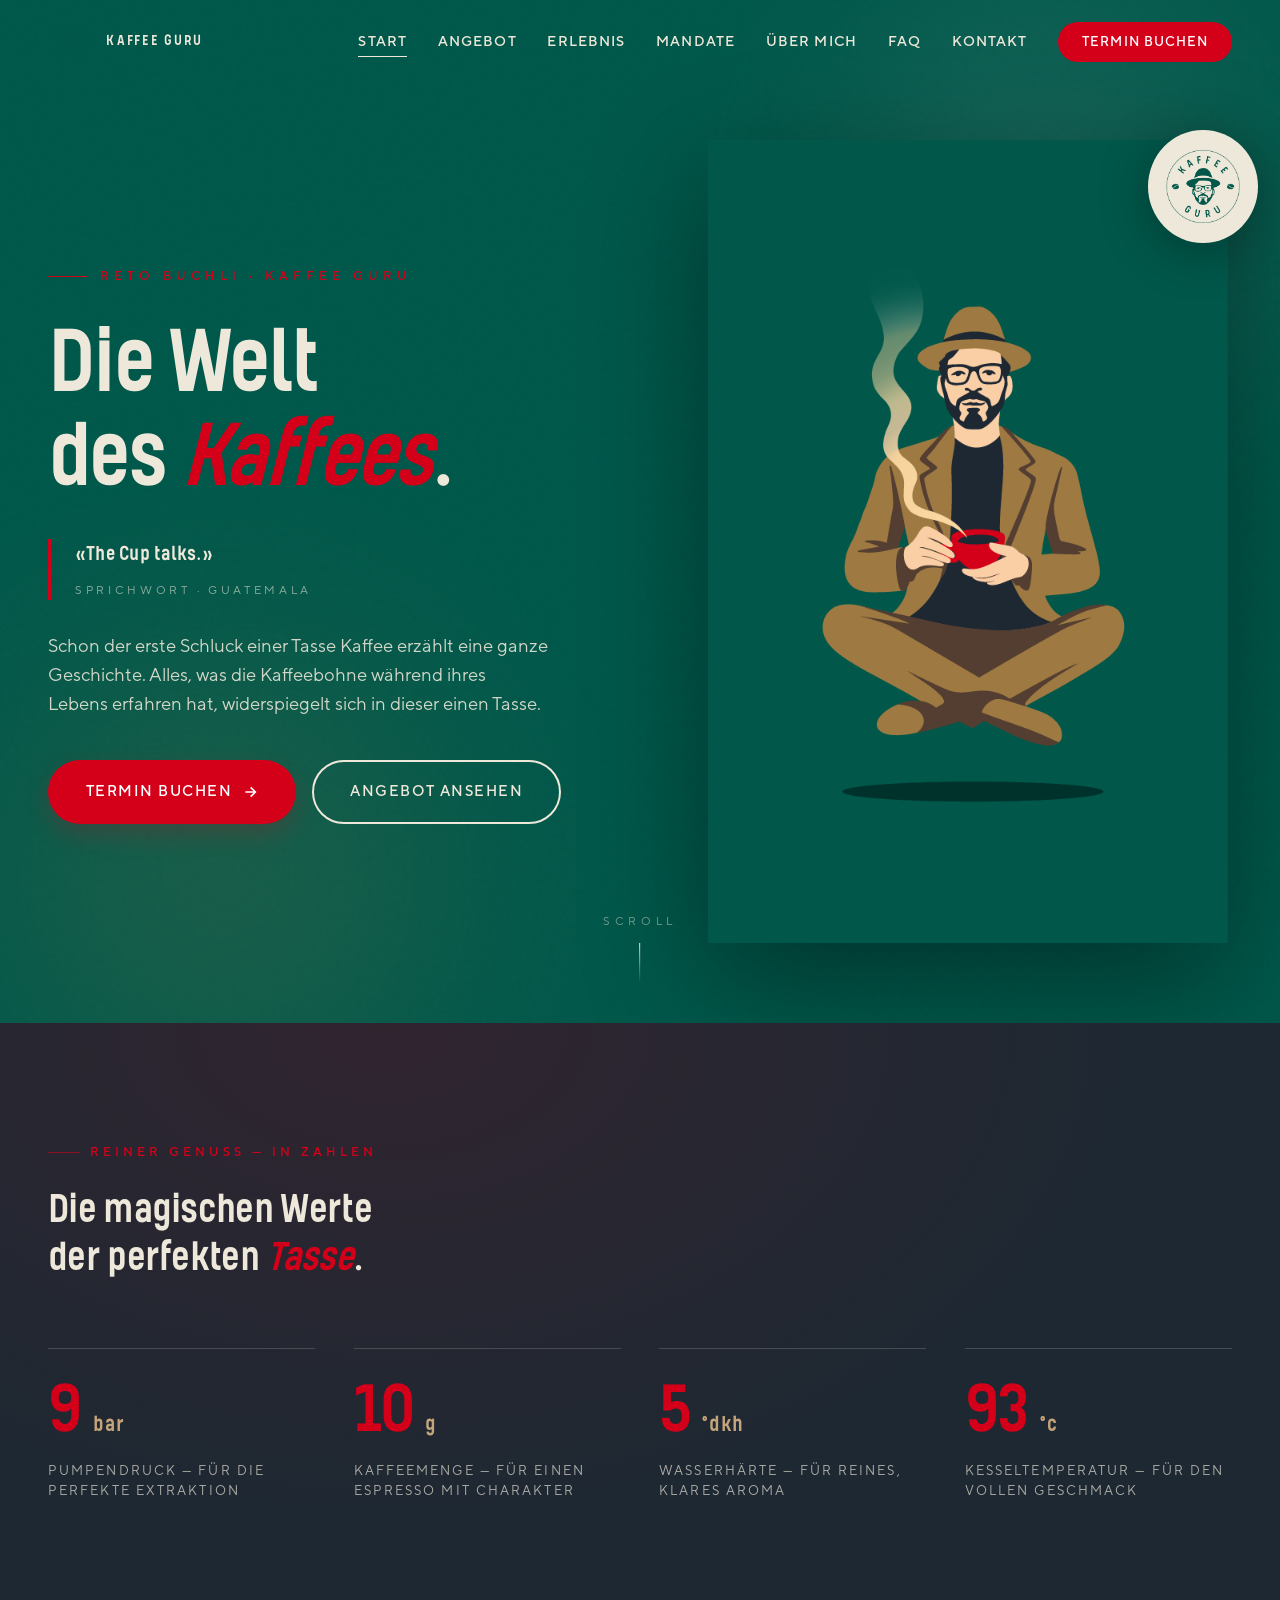
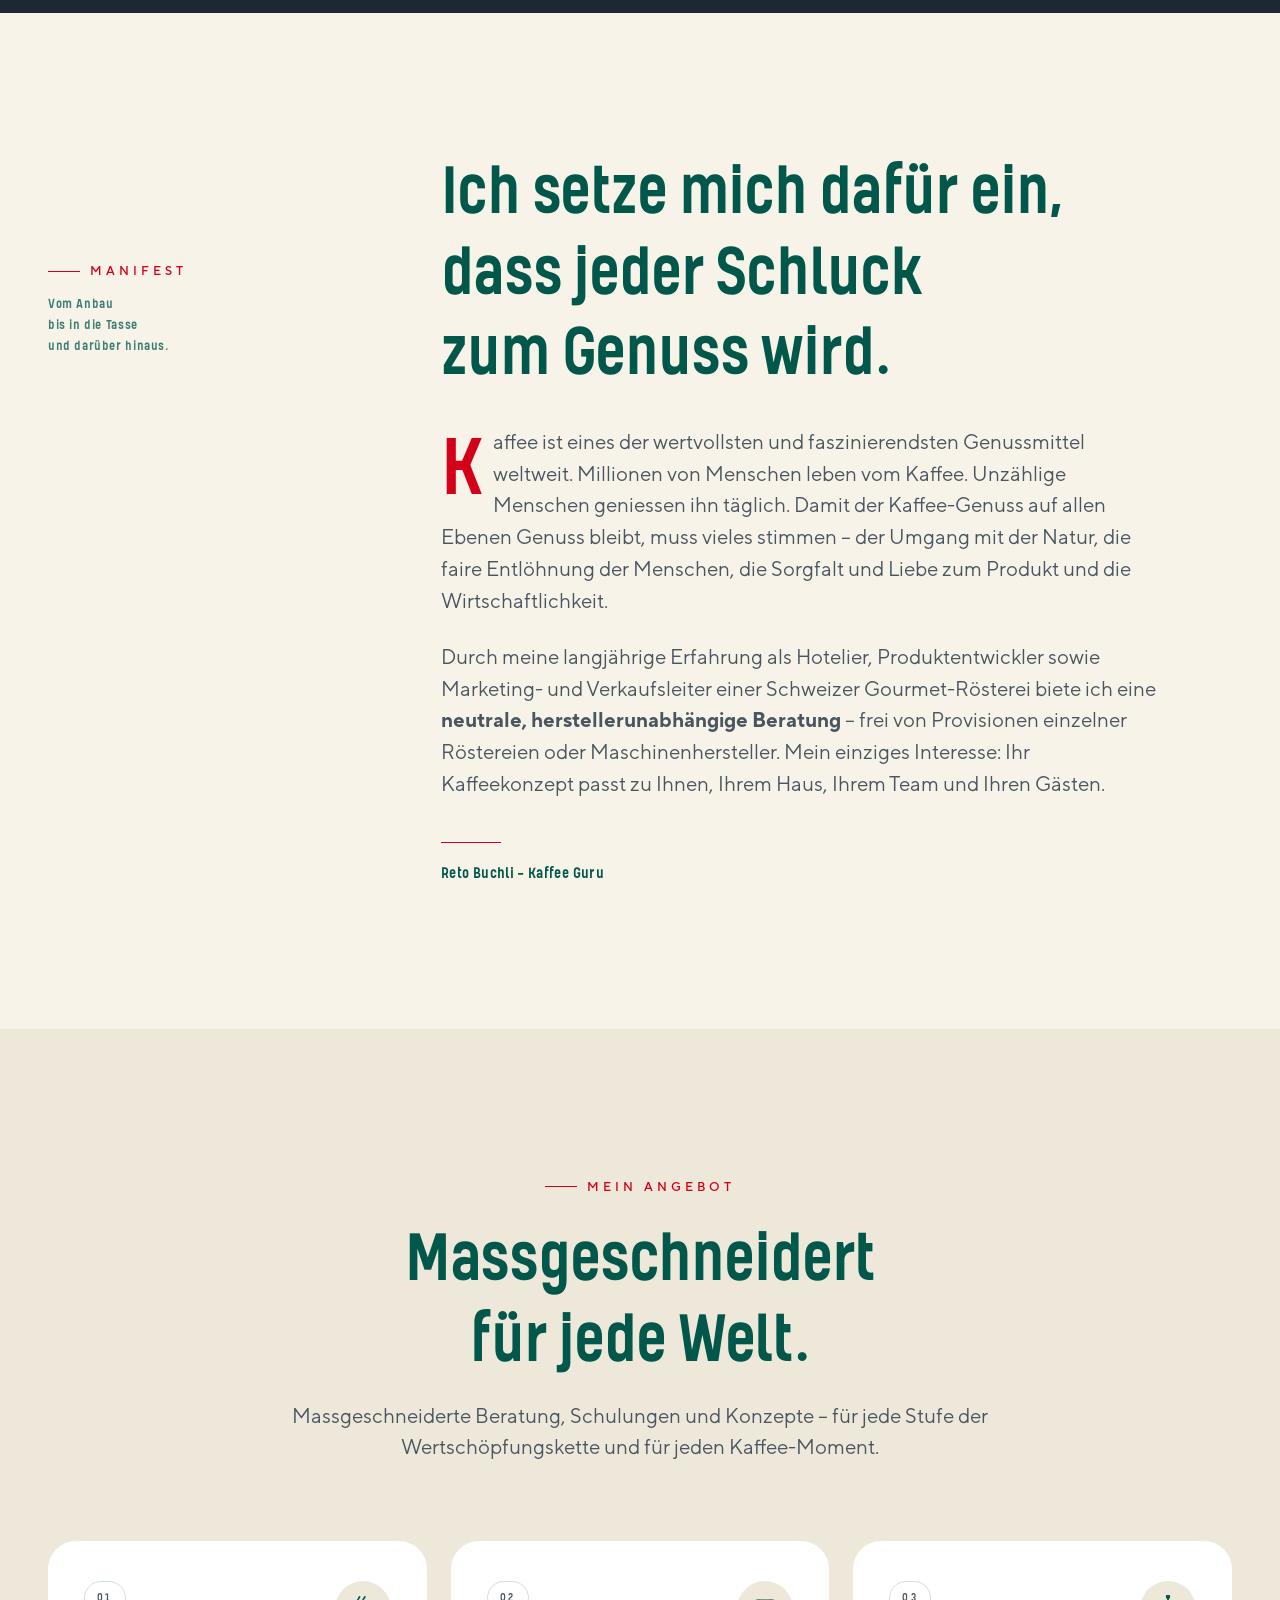
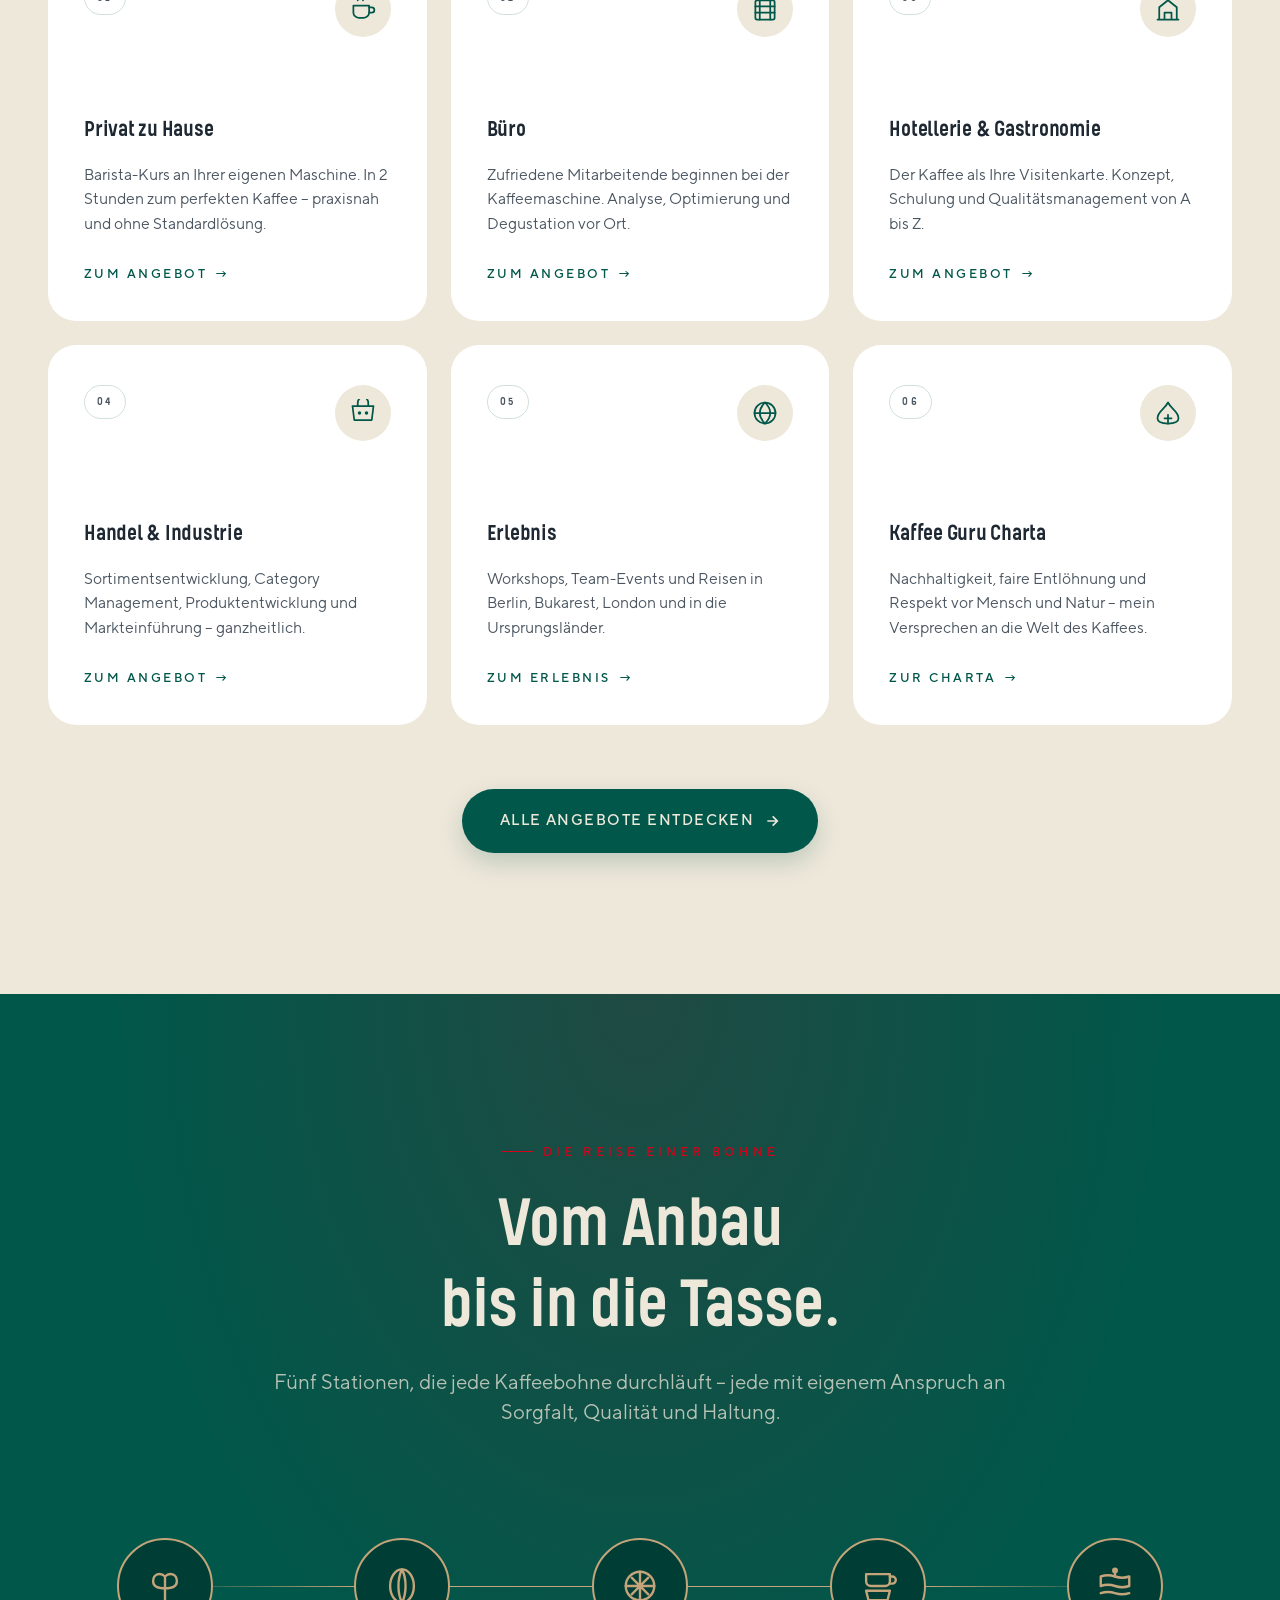
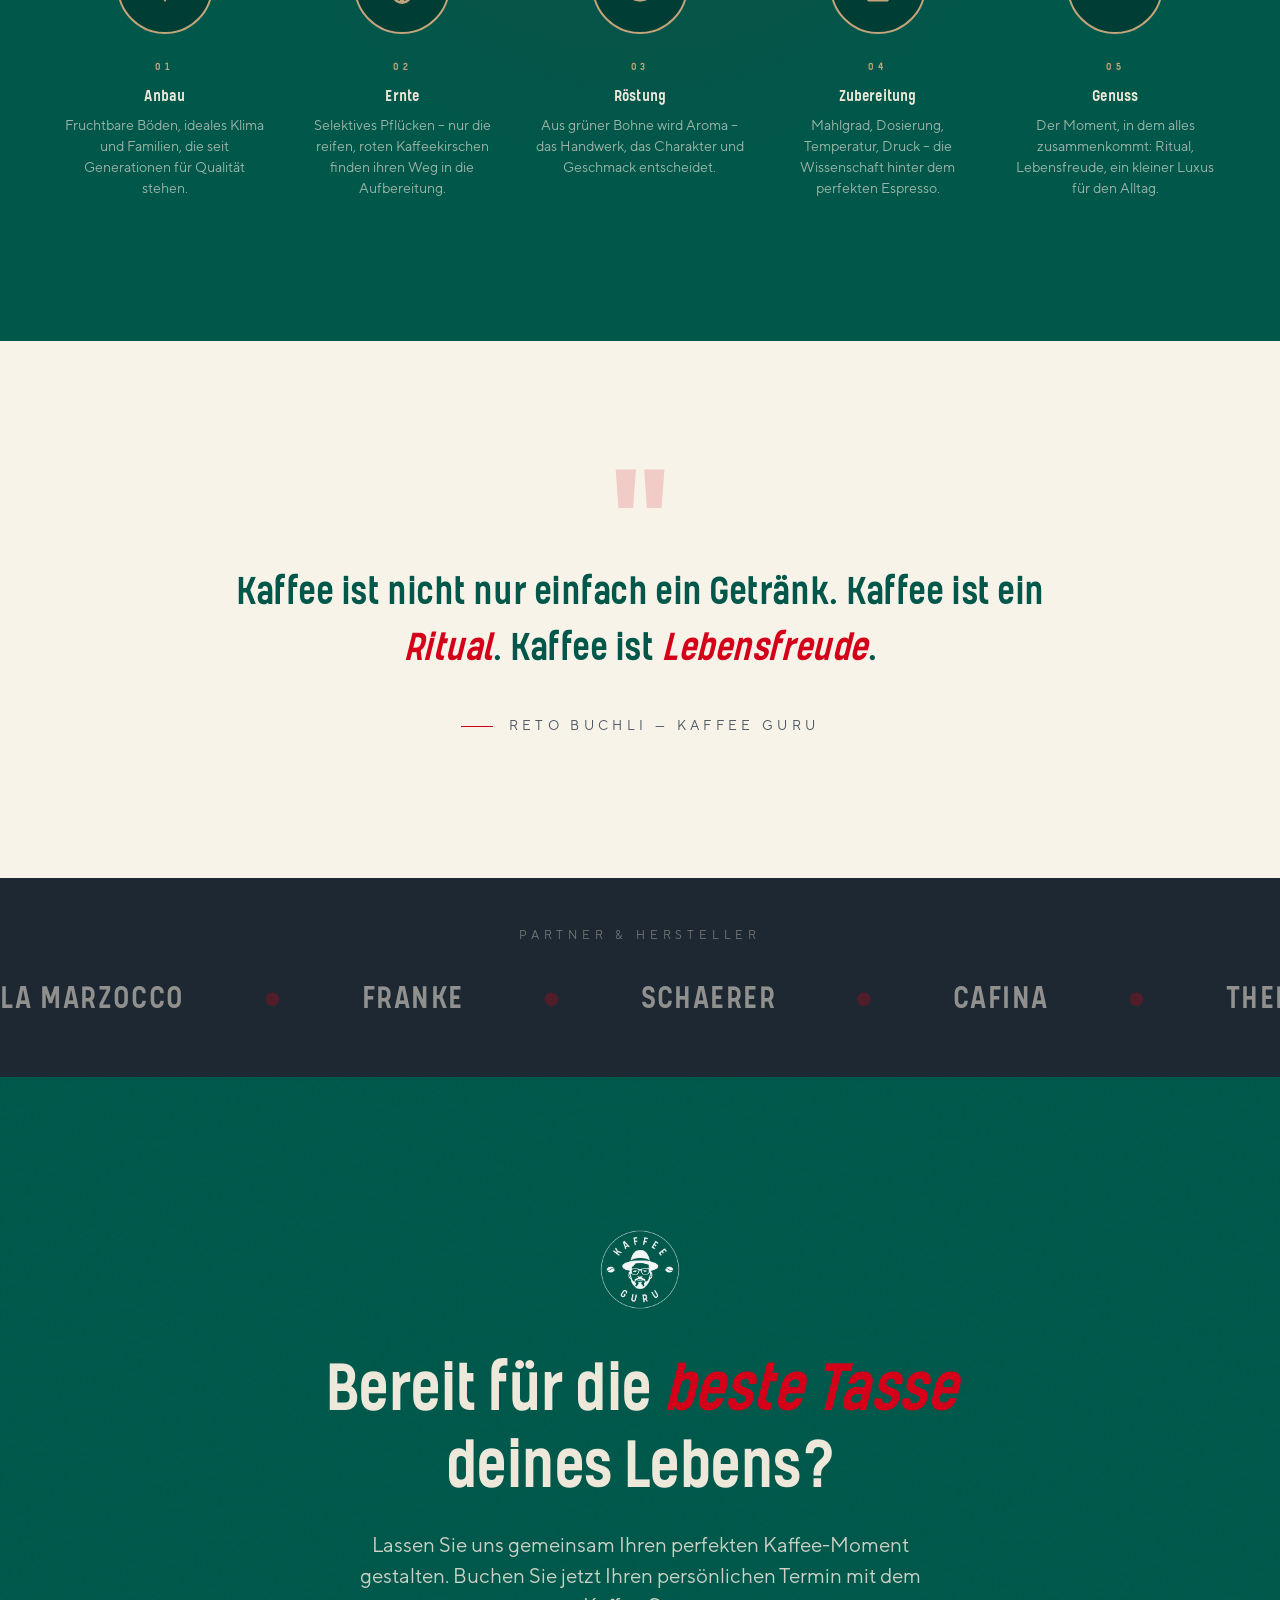
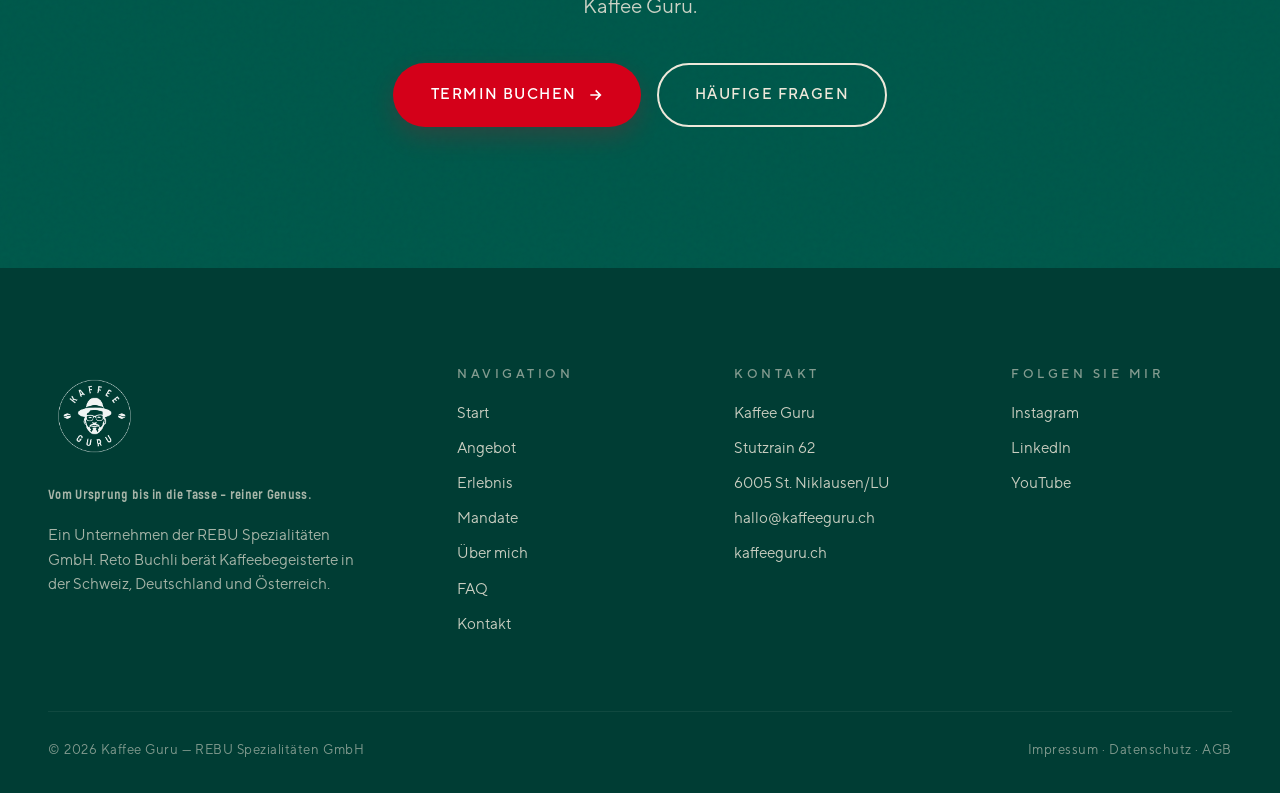
==== index.html @ b1303349 "Initial commit: Kaffee Guru Website (Editorial Premium Design)" ====
<!DOCTYPE html>
<html lang="de">
<head>
  <meta charset="UTF-8" />
  <meta name="viewport" content="width=device-width, initial-scale=1.0" />
  <title>Kaffee Guru — Die Welt des Kaffees | Reto Buchli</title>
  <meta name="description" content="Reto Buchli, der Kaffee Guru. Neutrale, herstellerunabhängige Kaffeeberatung für Privat, Büro, Hotellerie, Gastronomie, Röstereien und Industrie." />
  <link rel="icon" href="assets/images/logo.png" type="image/png" />
  <link rel="stylesheet" href="css/styles.css?v=7" />
</head>
<body>

  <header class="site-header is-light">
    <nav class="nav">
      <a class="nav__brand" href="index.html">
        <img src="assets/images/logo.png" alt="Kaffee Guru" />
        <span>Kaffee Guru</span>
      </a>
      <button class="nav-toggle" aria-label="Menü öffnen">
        <span></span><span></span><span></span>
      </button>
      <ul class="nav__menu">
        <li><a href="index.html" class="active">Start</a></li>
        <li><a href="angebot.html">Angebot</a></li>
        <li><a href="erlebnis.html">Erlebnis</a></li>
        <li><a href="mandate.html">Mandate</a></li>
        <li><a href="ueber-mich.html">Über mich</a></li>
        <li><a href="faq.html">FAQ</a></li>
        <li><a href="kontakt.html">Kontakt</a></li>
        <li><a href="buchung.html" class="nav__cta">Termin buchen</a></li>
      </ul>
    </nav>
  </header>

  <main>

    <!-- ============= CINEMATIC HERO ============= -->
    <section class="hero">
      <div class="hero__bg">
        <div class="hero__bg-circle hero__bg-circle--1"></div>
        <div class="hero__bg-circle hero__bg-circle--2"></div>
      </div>
      <div class="hero__grain"></div>

      <div class="hero__inner">
        <div class="hero__content reveal">
          <div class="hero__eyebrow">Reto Buchli · Kaffee Guru</div>
          <h1 class="hero__title">Die Welt<br>des <em>Kaffees</em>.</h1>
          <blockquote class="hero__quote">
            «The Cup talks.»
            <span class="hero__quote-source">Sprichwort · Guatemala</span>
          </blockquote>
          <p class="hero__lead">
            Schon der erste Schluck einer Tasse Kaffee erzählt eine ganze Geschichte. Alles, was die Kaffeebohne während ihres Lebens erfahren hat, widerspiegelt sich in dieser einen Tasse.
          </p>
          <div class="hero__ctas">
            <a href="buchung.html" class="btn btn--primary">Termin buchen
              <svg viewBox="0 0 24 24" fill="none" stroke="currentColor" stroke-width="2.5"><path d="M5 12h14M13 5l7 7-7 7"/></svg>
            </a>
            <a href="angebot.html" class="btn btn--outline-light">Angebot ansehen</a>
          </div>
        </div>

        <div class="hero__visual reveal" style="--reveal-delay: 0.2s;">
          <div class="hero__visual-frame">
            <svg class="hero__steam" viewBox="0 0 80 120">
              <path d="M20 100 C 10 80, 30 60, 20 40 C 10 20, 30 10, 20 0" />
              <path d="M40 100 C 30 80, 50 60, 40 40 C 30 20, 50 10, 40 0" />
              <path d="M60 100 C 50 80, 70 60, 60 40 C 50 20, 70 10, 60 0" />
            </svg>
            <img src="assets/images/illustration.png" alt="Kaffee Guru Illustration" class="hero__illustration" />
            <img src="assets/images/logo.png" alt="" aria-hidden="true" class="hero__logo-mark" />
          </div>
        </div>
      </div>

      <div class="hero__scroll-hint">Scroll</div>
    </section>

    <!-- ============= STATS — Die magischen Werte ============= -->
    <section class="stats">
      <div class="container">
        <div class="stats__head reveal">
          <span class="eyebrow eyebrow--light">Reiner Genuss — in Zahlen</span>
          <h2 class="stats__title">Die magischen Werte<br>der perfekten <em>Tasse</em>.</h2>
        </div>

        <div class="stats__inner">
          <div class="stat reveal">
            <div class="stat__number">9 <span class="stat__unit">bar</span></div>
            <div class="stat__label">Pumpendruck — für die perfekte Extraktion</div>
          </div>
          <div class="stat reveal" style="--reveal-delay: 0.08s;">
            <div class="stat__number">10 <span class="stat__unit">g</span></div>
            <div class="stat__label">Kaffeemenge — für einen Espresso mit Charakter</div>
          </div>
          <div class="stat reveal" style="--reveal-delay: 0.16s;">
            <div class="stat__number">5 <span class="stat__unit">°dKH</span></div>
            <div class="stat__label">Wasserhärte — für reines, klares Aroma</div>
          </div>
          <div class="stat reveal" style="--reveal-delay: 0.24s;">
            <div class="stat__number">93 <span class="stat__unit">°C</span></div>
            <div class="stat__label">Kesseltemperatur — für den vollen Geschmack</div>
          </div>
        </div>
      </div>
    </section>

    <!-- ============= MANIFESTO ============= -->
    <section class="manifesto">
      <div class="container">
        <div class="manifesto__inner">
          <div class="manifesto__label reveal">
            <span class="eyebrow">Manifest</span>
            <p class="manifesto__label-text">Vom Anbau<br>bis in die Tasse<br>und darüber hinaus.</p>
          </div>
          <div class="manifesto__body reveal" style="--reveal-delay: 0.1s;">
            <h2>Ich setze mich dafür ein,<br>dass jeder Schluck<br>zum Genuss wird.</h2>
            <p class="drop-cap">
              Kaffee ist eines der wertvollsten und faszinierendsten Genussmittel weltweit. Millionen von Menschen leben vom Kaffee. Unzählige Menschen geniessen ihn täglich. Damit der Kaffee-Genuss auf allen Ebenen Genuss bleibt, muss vieles stimmen – der Umgang mit der Natur, die faire Entlöhnung der Menschen, die Sorgfalt und Liebe zum Produkt und die Wirtschaftlichkeit.
            </p>
            <p>
              Durch meine langjährige Erfahrung als Hotelier, Produktentwickler sowie Marketing- und Verkaufsleiter einer Schweizer Gourmet-Rösterei biete ich eine <strong>neutrale, herstellerunabhängige Beratung</strong> – frei von Provisionen einzelner Röstereien oder Maschinenhersteller. Mein einziges Interesse: Ihr Kaffeekonzept passt zu Ihnen, Ihrem Haus, Ihrem Team und Ihren Gästen.
            </p>
            <div class="manifesto__signature">Reto Buchli — Kaffee Guru</div>
          </div>
        </div>
      </div>
    </section>

    <!-- ============= SERVICES ============= -->
    <section class="services">
      <div class="container">
        <div class="section-head section-head--center reveal">
          <span class="eyebrow">Mein Angebot</span>
          <h2>Massgeschneidert<br>für jede Welt.</h2>
          <p>Massgeschneiderte Beratung, Schulungen und Konzepte – für jede Stufe der Wertschöpfungskette und für jeden Kaffee-Moment.</p>
        </div>

        <div class="services__inner">
          <!-- Privat -->
          <a href="angebot.html#privat" class="svc reveal">
            <div class="svc__head">
              <span class="svc__num">01</span>
              <div class="svc__icon">
                <svg viewBox="0 0 32 32" fill="none" stroke="currentColor" stroke-width="2" stroke-linecap="round" stroke-linejoin="round">
                  <path d="M5 12h18v8a6 6 0 0 1-6 6h-6a6 6 0 0 1-6-6v-8z"/>
                  <path d="M23 14h3a3 3 0 0 1 0 6h-3"/>
                  <path d="M10 6c0-2 2-2 2-4M16 6c0-2 2-2 2-4"/>
                </svg>
              </div>
            </div>
            <h3 class="svc__title">Privat zu Hause</h3>
            <p class="svc__desc">Barista-Kurs an Ihrer eigenen Maschine. In 2 Stunden zum perfekten Kaffee – praxisnah und ohne Standardlösung.</p>
            <span class="svc__cta">Zum Angebot</span>
          </a>

          <!-- Büro -->
          <a href="angebot.html#buero" class="svc reveal" style="--reveal-delay: 0.08s;">
            <div class="svc__head">
              <span class="svc__num">02</span>
              <div class="svc__icon">
                <svg viewBox="0 0 32 32" fill="none" stroke="currentColor" stroke-width="2" stroke-linecap="round" stroke-linejoin="round">
                  <rect x="5" y="6" width="22" height="22" rx="2"/>
                  <path d="M10 6v22M22 6v22M5 13h22M5 20h22"/>
                </svg>
              </div>
            </div>
            <h3 class="svc__title">Büro</h3>
            <p class="svc__desc">Zufriedene Mitarbeitende beginnen bei der Kaffeemaschine. Analyse, Optimierung und Degustation vor Ort.</p>
            <span class="svc__cta">Zum Angebot</span>
          </a>

          <!-- Hotellerie -->
          <a href="angebot.html#hotellerie" class="svc reveal" style="--reveal-delay: 0.16s;">
            <div class="svc__head">
              <span class="svc__num">03</span>
              <div class="svc__icon">
                <svg viewBox="0 0 32 32" fill="none" stroke="currentColor" stroke-width="2" stroke-linecap="round" stroke-linejoin="round">
                  <path d="M4 28h24M6 28V14l10-8 10 8v14M12 28v-8h8v8M16 6V2"/>
                  <circle cx="16" cy="2" r="1.5"/>
                </svg>
              </div>
            </div>
            <h3 class="svc__title">Hotellerie & Gastronomie</h3>
            <p class="svc__desc">Der Kaffee als Ihre Visitenkarte. Konzept, Schulung und Qualitätsmanagement von A bis Z.</p>
            <span class="svc__cta">Zum Angebot</span>
          </a>

          <!-- Handel & Industrie -->
          <a href="angebot.html#handel" class="svc reveal" style="--reveal-delay: 0.24s;">
            <div class="svc__head">
              <span class="svc__num">04</span>
              <div class="svc__icon">
                <svg viewBox="0 0 32 32" fill="none" stroke="currentColor" stroke-width="2" stroke-linecap="round" stroke-linejoin="round">
                  <path d="M4 8h24l-2 16H6L4 8z"/>
                  <path d="M10 8V4a6 6 0 0 1 12 0v4"/>
                  <circle cx="12" cy="16" r="1" fill="currentColor"/>
                  <circle cx="20" cy="16" r="1" fill="currentColor"/>
                </svg>
              </div>
            </div>
            <h3 class="svc__title">Handel & Industrie</h3>
            <p class="svc__desc">Sortimentsentwicklung, Category Management, Produktentwicklung und Markteinführung – ganzheitlich.</p>
            <span class="svc__cta">Zum Angebot</span>
          </a>

          <!-- Erlebnis -->
          <a href="erlebnis.html" class="svc reveal" style="--reveal-delay: 0.32s;">
            <div class="svc__head">
              <span class="svc__num">05</span>
              <div class="svc__icon">
                <svg viewBox="0 0 32 32" fill="none" stroke="currentColor" stroke-width="2" stroke-linecap="round" stroke-linejoin="round">
                  <circle cx="16" cy="16" r="12"/>
                  <path d="M4 16h24M16 4c4 4 6 8 6 12s-2 8-6 12c-4-4-6-8-6-12s2-8 6-12z"/>
                </svg>
              </div>
            </div>
            <h3 class="svc__title">Erlebnis</h3>
            <p class="svc__desc">Workshops, Team-Events und Reisen in Berlin, Bukarest, London und in die Ursprungsländer.</p>
            <span class="svc__cta">Zum Erlebnis</span>
          </a>

          <!-- Charta -->
          <a href="charta.html" class="svc reveal" style="--reveal-delay: 0.40s;">
            <div class="svc__head">
              <span class="svc__num">06</span>
              <div class="svc__icon">
                <svg viewBox="0 0 32 32" fill="none" stroke="currentColor" stroke-width="2" stroke-linecap="round" stroke-linejoin="round">
                  <path d="M16 4C12 12 4 14 4 22c0 4 4 6 12 6s12-2 12-6c0-8-8-10-12-18z"/>
                  <path d="M16 18v10M12 22h8"/>
                </svg>
              </div>
            </div>
            <h3 class="svc__title">Kaffee Guru Charta</h3>
            <p class="svc__desc">Nachhaltigkeit, faire Entlöhnung und Respekt vor Mensch und Natur – mein Versprechen an die Welt des Kaffees.</p>
            <span class="svc__cta">Zur Charta</span>
          </a>
        </div>

        <div class="text-center reveal" style="margin-top: 64px;">
          <a href="angebot.html" class="btn btn--green">Alle Angebote entdecken
            <svg viewBox="0 0 24 24" fill="none" stroke="currentColor" stroke-width="2.5"><path d="M5 12h14M13 5l7 7-7 7"/></svg>
          </a>
        </div>
      </div>
    </section>

    <!-- ============= PROCESS ============= -->
    <section class="process">
      <div class="container">
        <div class="section-head section-head--center reveal">
          <span class="eyebrow eyebrow--center">Die Reise einer Bohne</span>
          <h2>Vom Anbau<br>bis in die Tasse.</h2>
          <p>Fünf Stationen, die jede Kaffeebohne durchläuft – jede mit eigenem Anspruch an Sorgfalt, Qualität und Haltung.</p>
        </div>

        <div class="process__track">
          <div class="process__line"></div>

          <div class="proc reveal">
            <div class="proc__dot">
              <svg viewBox="0 0 32 32" fill="none" stroke="currentColor" stroke-width="2" stroke-linecap="round" stroke-linejoin="round">
                <path d="M16 28V8M16 8C12 4 6 6 6 12c0 4 4 6 10 6M16 8c4-4 10-2 10 4 0 4-4 6-10 6"/>
              </svg>
            </div>
            <div class="proc__num">01</div>
            <h4 class="proc__title">Anbau</h4>
            <p class="proc__desc">Fruchtbare Böden, ideales Klima und Familien, die seit Generationen für Qualität stehen.</p>
          </div>

          <div class="proc reveal" style="--reveal-delay: 0.1s;">
            <div class="proc__dot">
              <svg viewBox="0 0 32 32" fill="none" stroke="currentColor" stroke-width="2" stroke-linecap="round" stroke-linejoin="round">
                <ellipse cx="16" cy="16" rx="10" ry="14"/>
                <path d="M16 2C12 10 12 22 16 30M16 2c4 8 4 20 0 28"/>
              </svg>
            </div>
            <div class="proc__num">02</div>
            <h4 class="proc__title">Ernte</h4>
            <p class="proc__desc">Selektives Pflücken – nur die reifen, roten Kaffeekirschen finden ihren Weg in die Aufbereitung.</p>
          </div>

          <div class="proc reveal" style="--reveal-delay: 0.2s;">
            <div class="proc__dot">
              <svg viewBox="0 0 32 32" fill="none" stroke="currentColor" stroke-width="2" stroke-linecap="round" stroke-linejoin="round">
                <circle cx="16" cy="16" r="12"/>
                <path d="M16 4v24M4 16h24M9 9l14 14M23 9L9 23"/>
              </svg>
            </div>
            <div class="proc__num">03</div>
            <h4 class="proc__title">Röstung</h4>
            <p class="proc__desc">Aus grüner Bohne wird Aroma – das Handwerk, das Charakter und Geschmack entscheidet.</p>
          </div>

          <div class="proc reveal" style="--reveal-delay: 0.3s;">
            <div class="proc__dot">
              <svg viewBox="0 0 32 32" fill="none" stroke="currentColor" stroke-width="2" stroke-linecap="round" stroke-linejoin="round">
                <path d="M6 6h20v6a4 4 0 0 1-4 4H10a4 4 0 0 1-4-4V6z"/>
                <path d="M26 8h2a3 3 0 0 1 0 6h-2"/>
                <path d="M6 20h20l-2 8H8l-2-8z"/>
              </svg>
            </div>
            <div class="proc__num">04</div>
            <h4 class="proc__title">Zubereitung</h4>
            <p class="proc__desc">Mahlgrad, Dosierung, Temperatur, Druck – die Wissenschaft hinter dem perfekten Espresso.</p>
          </div>

          <div class="proc reveal" style="--reveal-delay: 0.4s;">
            <div class="proc__dot">
              <svg viewBox="0 0 32 32" fill="none" stroke="currentColor" stroke-width="2" stroke-linecap="round" stroke-linejoin="round">
                <path d="M4 8c12-4 12 4 24 0v8c-12 4-12-4-24 0V8z"/>
                <path d="M4 22c12-4 12 4 24 0M16 4v4"/>
                <circle cx="16" cy="3" r="1.5" fill="currentColor"/>
              </svg>
            </div>
            <div class="proc__num">05</div>
            <h4 class="proc__title">Genuss</h4>
            <p class="proc__desc">Der Moment, in dem alles zusammenkommt: Ritual, Lebensfreude, ein kleiner Luxus für den Alltag.</p>
          </div>
        </div>
      </div>
    </section>

    <!-- ============= PULL QUOTE ============= -->
    <section class="pull-quote">
      <div class="container">
        <div class="pull-quote__inner reveal">
          <span class="pull-quote__mark">"</span>
          <p class="pull-quote__text">
            Kaffee ist nicht nur einfach ein Getränk. Kaffee ist ein <em style="color:var(--red); font-style:italic;">Ritual</em>. Kaffee ist <em style="color:var(--red); font-style:italic;">Lebensfreude</em>.
          </p>
          <cite class="pull-quote__cite">Reto Buchli — Kaffee Guru</cite>
        </div>
      </div>
    </section>

    <!-- ============= PARTNER MARQUEE ============= -->
    <section class="marquee">
      <div class="marquee__label">Partner & Hersteller</div>
      <div class="marquee__track">
        <span class="marquee__item">La Marzocco</span>
        <span class="marquee__item">FRANKE</span>
        <span class="marquee__item">Schaerer</span>
        <span class="marquee__item">Cafina</span>
        <span class="marquee__item">Thermoplan</span>
        <span class="marquee__item">Dalla Corte</span>
        <span class="marquee__item">Egro Suisse</span>
        <span class="marquee__item">Rex Royal</span>
        <span class="marquee__item">Jura</span>
        <span class="marquee__item">Rancilio</span>
        <span class="marquee__item">Cimbali</span>
        <span class="marquee__item">Rocket</span>
        <!-- duplicate for seamless loop -->
        <span class="marquee__item">La Marzocco</span>
        <span class="marquee__item">FRANKE</span>
        <span class="marquee__item">Schaerer</span>
        <span class="marquee__item">Cafina</span>
        <span class="marquee__item">Thermoplan</span>
        <span class="marquee__item">Dalla Corte</span>
        <span class="marquee__item">Egro Suisse</span>
        <span class="marquee__item">Rex Royal</span>
        <span class="marquee__item">Jura</span>
        <span class="marquee__item">Rancilio</span>
        <span class="marquee__item">Cimbali</span>
        <span class="marquee__item">Rocket</span>
      </div>
    </section>

    <!-- ============= BIG CTA ============= -->
    <section class="big-cta">
      <div class="container container--narrow">
        <div class="reveal">
          <img src="assets/images/logo.png" alt="" class="big-cta__logo" />
          <h2>Bereit für die <em>beste Tasse</em><br>deines Lebens?</h2>
          <p>Lassen Sie uns gemeinsam Ihren perfekten Kaffee-Moment gestalten. Buchen Sie jetzt Ihren persönlichen Termin mit dem Kaffee Guru.</p>
          <div class="big-cta__ctas">
            <a href="buchung.html" class="btn btn--primary">Termin buchen
              <svg viewBox="0 0 24 24" fill="none" stroke="currentColor" stroke-width="2.5"><path d="M5 12h14M13 5l7 7-7 7"/></svg>
            </a>
            <a href="faq.html" class="btn btn--outline-light">Häufige Fragen</a>
          </div>
        </div>
      </div>
    </section>

  </main>

  <footer class="site-footer">
    <div class="container">
      <div class="footer__grid">
        <div class="footer__brand">
          <img src="assets/images/logo.png" alt="Kaffee Guru" />
          <p class="footer__brand-tagline">Vom Ursprung bis in die Tasse — reiner Genuss.</p>
          <p>Ein Unternehmen der REBU Spezialitäten GmbH. Reto Buchli berät Kaffeebegeisterte in der Schweiz, Deutschland und Österreich.</p>
        </div>
        <div>
          <h5>Navigation</h5>
          <ul>
            <li><a href="index.html">Start</a></li>
            <li><a href="angebot.html">Angebot</a></li>
            <li><a href="erlebnis.html">Erlebnis</a></li>
            <li><a href="mandate.html">Mandate</a></li>
            <li><a href="ueber-mich.html">Über mich</a></li>
            <li><a href="faq.html">FAQ</a></li>
            <li><a href="kontakt.html">Kontakt</a></li>
          </ul>
        </div>
        <div>
          <h5>Kontakt</h5>
          <ul>
            <li>Kaffee Guru</li>
            <li>Stutzrain 62</li>
            <li>6005 St. Niklausen/LU</li>
            <li><a href="mailto:hallo@kaffeeguru.ch">hallo@kaffeeguru.ch</a></li>
            <li><a href="https://kaffeeguru.ch">kaffeeguru.ch</a></li>
          </ul>
        </div>
        <div>
          <h5>Folgen Sie mir</h5>
          <ul>
            <li><a href="#">Instagram</a></li>
            <li><a href="#">LinkedIn</a></li>
            <li><a href="#">YouTube</a></li>
          </ul>
        </div>
      </div>
      <div class="footer__bottom">
        <span>© 2026 Kaffee Guru — REBU Spezialitäten GmbH</span>
        <span>Impressum · Datenschutz · AGB</span>
      </div>
    </div>
  </footer>

  <script src="js/script.js?v=7"></script>
</body>
</html>
---- css/styles.css ----
/* ====================================================================
   KAFFEE GURU — Editorial Premium Stylesheet
   Brand-konform nach Markenelemente Manual
   ==================================================================== */

@font-face {
  font-family: 'TT Norms Pro';
  src: url('../assets/fonts/TTNormsPro-Regular.otf') format('opentype');
  font-weight: 400; font-style: normal; font-display: swap;
}
@font-face {
  font-family: 'TT Norms Pro';
  src: url('../assets/fonts/TTNormsPro-Medium.otf') format('opentype');
  font-weight: 500; font-style: normal; font-display: swap;
}
@font-face {
  font-family: 'TT Norms Pro';
  src: url('../assets/fonts/TTNormsPro-Bold.otf') format('opentype');
  font-weight: 700; font-style: normal; font-display: swap;
}
@font-face {
  font-family: 'Kelpt Sans B1';
  src: url('../assets/fonts/KelptSansB1-Medium.otf') format('opentype');
  font-weight: 500; font-style: normal; font-display: swap;
}

:root {
  /* Brand colors */
  --green: #00574A;
  --green-deep: #003D34;
  --green-soft: #4A8077;
  --red: #D40019;
  --red-deep: #A50014;
  --beige: #EEE8DA;
  --beige-soft: #F7F3E9;
  --beige-deep: #D9D1B8;
  --brown: #9E7A42;
  --brown-soft: #C4A47A;
  --ink: #1E2832;
  --ink-soft: #4A5560;
  --white: #FFFFFF;

  /* Fluid type scale */
  --display-xl: clamp(3.5rem, 9vw, 8rem);
  --display-lg: clamp(2.8rem, 6vw, 5rem);
  --display-md: clamp(2.2rem, 4.5vw, 3.6rem);
  --display-sm: clamp(1.6rem, 2.8vw, 2.2rem);
  --body-xl: clamp(1.2rem, 1.6vw, 1.4rem);
  --body-lg: 1.125rem;
  --body: 1rem;
  --body-sm: 0.92rem;
  --eyebrow: 0.78rem;

  /* Spacing */
  --space-3xs: 4px;
  --space-2xs: 8px;
  --space-xs: 16px;
  --space-sm: 24px;
  --space-md: 40px;
  --space-lg: 64px;
  --space-xl: 96px;
  --space-2xl: 140px;
  --section-y: clamp(80px, 11vw, 160px);

  /* Layout */
  --container: 1280px;
  --container-narrow: 880px;
  --container-text: 720px;

  /* Visual */
  --radius-sm: 6px;
  --radius: 14px;
  --radius-lg: 28px;
  --radius-xl: 40px;
  --shadow-sm: 0 4px 16px rgba(0, 0, 0, 0.06);
  --shadow: 0 16px 40px rgba(0, 0, 0, 0.08);
  --shadow-lg: 0 30px 60px rgba(0, 0, 0, 0.14);
  --shadow-green: 0 30px 80px rgba(0, 87, 74, 0.25);

  /* Motion */
  --ease: cubic-bezier(0.25, 0.46, 0.45, 0.94);
  --ease-out: cubic-bezier(0.16, 1, 0.3, 1);
  --ease-spring: cubic-bezier(0.34, 1.56, 0.64, 1);
  --t-fast: 0.25s;
  --t: 0.45s;
  --t-slow: 0.8s;

  /* Fonts */
  --font-display: 'Kelpt Sans B1', 'TT Norms Pro', system-ui, sans-serif;
  --font-body: 'TT Norms Pro', system-ui, -apple-system, sans-serif;

  /* Legacy aliases (für bestehende Inline-Styles in Unterseiten) */
  --color-green: var(--green);
  --color-green-dark: var(--green-deep);
  --color-red: var(--red);
  --color-beige: var(--beige);
  --color-beige-light: var(--beige-soft);
  --color-brown: var(--brown);
  --color-black: var(--ink);
  --color-white: var(--white);
  --radius: 14px;
  --radius-lg: 28px;
  --shadow-soft: var(--shadow-sm);
  --shadow-strong: var(--shadow-lg);
  --transition: 0.45s var(--ease);
}

/* ============================================================
   RESET & BASE
   ============================================================ */
*, *::before, *::after { box-sizing: border-box; margin: 0; padding: 0; }
html {
  scroll-behavior: smooth;
  -webkit-text-size-adjust: 100%;
  text-rendering: optimizeLegibility;
}
body {
  font-family: var(--font-body);
  font-size: var(--body);
  font-weight: 400;
  line-height: 1.65;
  color: var(--ink);
  background: var(--beige-soft);
  -webkit-font-smoothing: antialiased;
  -moz-osx-font-smoothing: grayscale;
  overflow-x: hidden;
}
img, svg, video { max-width: 100%; height: auto; display: block; }
a { color: inherit; text-decoration: none; transition: color var(--t-fast) var(--ease); }
button { font-family: inherit; cursor: pointer; border: 0; background: none; }
ul, ol { list-style: none; }

/* ============================================================
   TYPOGRAPHY
   ============================================================ */
h1, h2, h3, h4, h5, h6 {
  font-family: var(--font-display);
  font-weight: 500;
  line-height: 1.05;
  letter-spacing: -0.005em;
  color: var(--green);
}
h1 { font-size: var(--display-xl); letter-spacing: -0.02em; }
h2 { font-size: var(--display-lg); letter-spacing: -0.015em; }
h3 { font-size: var(--display-md); letter-spacing: -0.01em; }
h4 { font-size: var(--display-sm); letter-spacing: -0.005em; }
h5 { font-size: 1.25rem; letter-spacing: 0; }

p { margin: 0; }
p + p { margin-top: 1em; }

strong { font-weight: 700; }

/* Eyebrow tag */
.eyebrow {
  display: inline-flex;
  align-items: center;
  gap: 10px;
  font-family: var(--font-body);
  font-weight: 500;
  font-size: var(--eyebrow);
  letter-spacing: 0.32em;
  text-transform: uppercase;
  color: var(--red);
  margin-bottom: var(--space-sm);
}
.eyebrow::before {
  content: '';
  width: 32px;
  height: 1px;
  background: currentColor;
}
.eyebrow--center { justify-content: center; }
.eyebrow--light { color: var(--beige); }
.eyebrow--light::before { opacity: 0.6; }

/* Display Lead */
.lead {
  font-size: var(--body-xl);
  line-height: 1.5;
  color: var(--ink);
  font-weight: 400;
  max-width: 640px;
}
.lead--light { color: rgba(238, 232, 218, 0.92); }

/* Drop cap */
.drop-cap::first-letter {
  font-family: var(--font-display);
  font-size: 4.5em;
  float: left;
  line-height: 0.85;
  padding: 0.05em 0.12em 0 0;
  color: var(--red);
  font-weight: 500;
}

/* ============================================================
   LAYOUT
   ============================================================ */
.container {
  max-width: var(--container);
  margin: 0 auto;
  padding: 0 clamp(20px, 4vw, 48px);
}
.container--narrow { max-width: var(--container-narrow); }
.container--text { max-width: var(--container-text); }
.container--wide { max-width: 1440px; }

section { padding: var(--section-y) 0; }
.section-tight { padding: clamp(56px, 7vw, 96px) 0; }

/* ============================================================
   HEADER & NAV
   ============================================================ */
.site-header {
  position: fixed;
  top: 0; left: 0; right: 0;
  z-index: 100;
  padding: 18px 0;
  transition: all var(--t) var(--ease);
}
.site-header::before {
  content: '';
  position: absolute;
  inset: 0;
  background: rgba(247, 243, 233, 0.85);
  backdrop-filter: saturate(180%) blur(20px);
  -webkit-backdrop-filter: saturate(180%) blur(20px);
  opacity: 0;
  transition: opacity var(--t) var(--ease);
  z-index: -1;
  border-bottom: 1px solid transparent;
}
.site-header.is-scrolled {
  padding: 10px 0;
}
.site-header.is-scrolled::before {
  opacity: 1;
  border-bottom-color: rgba(0, 87, 74, 0.08);
}
.site-header.is-light {
  --nav-color: var(--beige);
}
.site-header.is-light .nav__brand,
.site-header.is-light .nav__menu a {
  color: var(--beige);
}
.site-header.is-light.is-scrolled .nav__brand,
.site-header.is-light.is-scrolled .nav__menu a {
  color: var(--green);
}

.nav {
  display: flex;
  align-items: center;
  justify-content: space-between;
  max-width: var(--container);
  margin: 0 auto;
  padding: 0 clamp(20px, 4vw, 48px);
  gap: var(--space-md);
}
.nav__brand {
  display: flex;
  align-items: center;
  gap: 14px;
  font-family: var(--font-display);
  font-size: 1.05rem;
  color: var(--green);
  letter-spacing: 0.1em;
  text-transform: uppercase;
  z-index: 1;
}
.nav__brand img {
  height: 46px;
  width: auto;
  transition: transform var(--t) var(--ease-spring);
}
.nav__brand:hover img { transform: rotate(-5deg) scale(1.05); }

.nav__menu {
  display: flex;
  align-items: center;
  gap: clamp(20px, 2.4vw, 36px);
}
.nav__menu a {
  font-weight: 500;
  font-size: 0.88rem;
  letter-spacing: 0.08em;
  text-transform: uppercase;
  color: var(--green);
  position: relative;
  padding: 6px 0;
}
.nav__menu a::after {
  content: '';
  position: absolute;
  bottom: 0; left: 0;
  width: 100%;
  height: 1px;
  background: currentColor;
  transform: scaleX(0);
  transform-origin: right;
  transition: transform var(--t) var(--ease-out);
}
.nav__menu a:hover::after,
.nav__menu a.active::after {
  transform: scaleX(1);
  transform-origin: left;
}
.nav__menu a.active { color: var(--red); }

.nav__cta {
  background: var(--red);
  color: var(--white) !important;
  padding: 12px 24px !important;
  border-radius: 999px;
  font-size: 0.82rem !important;
  transition: all var(--t) var(--ease-spring);
}
.nav__cta::after { display: none !important; }
.nav__cta:hover {
  background: var(--green) !important;
  transform: translateY(-2px) scale(1.04);
  box-shadow: 0 12px 24px rgba(212, 0, 25, 0.25);
}

.nav-toggle {
  display: none;
  padding: 8px;
  z-index: 1;
}
.nav-toggle span {
  display: block;
  width: 26px;
  height: 2px;
  background: var(--green);
  margin: 6px 0;
  transition: var(--t) var(--ease);
}
.is-light .nav-toggle span { background: var(--beige); }
.is-scrolled .nav-toggle span { background: var(--green); }
.nav-toggle.is-active span:nth-child(1) { transform: translateY(8px) rotate(45deg); }
.nav-toggle.is-active span:nth-child(2) { opacity: 0; }
.nav-toggle.is-active span:nth-child(3) { transform: translateY(-8px) rotate(-45deg); }

/* ============================================================
   BUTTONS
   ============================================================ */
.btn {
  display: inline-flex;
  align-items: center;
  justify-content: center;
  gap: 10px;
  padding: 18px 36px;
  border-radius: 999px;
  font-family: var(--font-body);
  font-weight: 500;
  font-size: 0.92rem;
  letter-spacing: 0.1em;
  text-transform: uppercase;
  border: 2px solid transparent;
  cursor: pointer;
  text-decoration: none;
  position: relative;
  overflow: hidden;
  transition: all var(--t) var(--ease-spring);
  white-space: nowrap;
}
.btn svg { width: 16px; height: 16px; transition: transform var(--t) var(--ease); }
.btn:hover svg { transform: translateX(4px); }

.btn--primary {
  background: var(--red);
  color: var(--white);
  box-shadow: 0 10px 24px rgba(212, 0, 25, 0.2);
}
.btn--primary:hover {
  background: var(--green);
  transform: translateY(-3px);
  box-shadow: 0 16px 32px rgba(0, 87, 74, 0.3);
}

.btn--green {
  background: var(--green);
  color: var(--beige);
  box-shadow: 0 10px 24px rgba(0, 87, 74, 0.2);
}
.btn--green:hover {
  background: var(--red);
  transform: translateY(-3px);
  color: var(--white);
}

.btn--outline {
  border-color: var(--green);
  color: var(--green);
}
.btn--outline:hover {
  background: var(--green);
  color: var(--beige);
  transform: translateY(-3px);
}

.btn--outline-light {
  border-color: var(--beige);
  color: var(--beige);
}
.btn--outline-light:hover {
  background: var(--beige);
  color: var(--green);
  transform: translateY(-3px);
}

.btn--ghost {
  padding: 8px 0;
  color: var(--green);
  font-size: 0.85rem;
  border: none;
}
.btn--ghost::after {
  content: '→';
  margin-left: 6px;
  display: inline-block;
  transition: transform var(--t) var(--ease-out);
}
.btn--ghost:hover { color: var(--red); }
.btn--ghost:hover::after { transform: translateX(6px); }

/* ============================================================
   CINEMATIC HERO
   ============================================================ */
.hero {
  position: relative;
  background: var(--green);
  color: var(--beige);
  overflow: hidden;
  min-height: 100vh;
  display: flex;
  align-items: center;
  padding: 140px 0 80px;
}

.hero__bg {
  position: absolute;
  inset: 0;
  pointer-events: none;
  z-index: 0;
}
.hero__bg-circle {
  position: absolute;
  border-radius: 50%;
  filter: blur(80px);
  opacity: 0.4;
}
.hero__bg-circle--1 {
  top: -10%; right: -5%;
  width: 600px; height: 600px;
  background: radial-gradient(circle, var(--green-soft), transparent 70%);
}
.hero__bg-circle--2 {
  bottom: -20%; left: -10%;
  width: 700px; height: 700px;
  background: radial-gradient(circle, var(--brown), transparent 70%);
  opacity: 0.2;
}

.hero__grain {
  position: absolute;
  inset: 0;
  opacity: 0.04;
  mix-blend-mode: overlay;
  pointer-events: none;
  background-image: url("data:image/svg+xml,%3Csvg viewBox='0 0 200 200' xmlns='http://www.w3.org/2000/svg'%3E%3Cfilter id='n'%3E%3CfeTurbulence type='fractalNoise' baseFrequency='0.9' numOctaves='3' /%3E%3C/filter%3E%3Crect width='100%25' height='100%25' filter='url(%23n)'/%3E%3C/svg%3E");
}

.hero__inner {
  position: relative;
  z-index: 2;
  display: grid;
  grid-template-columns: 1.1fr 1fr;
  gap: clamp(40px, 6vw, 100px);
  align-items: center;
  width: 100%;
  max-width: var(--container);
  margin: 0 auto;
  padding: 0 clamp(20px, 4vw, 48px);
}

.hero__content { position: relative; }
.hero__eyebrow {
  display: inline-flex;
  align-items: center;
  gap: 12px;
  font-family: var(--font-body);
  font-weight: 500;
  font-size: 0.78rem;
  letter-spacing: 0.4em;
  text-transform: uppercase;
  color: var(--red);
  margin-bottom: 32px;
}
.hero__eyebrow::before {
  content: '';
  width: 40px;
  height: 1px;
  background: var(--red);
}

.hero__title {
  color: var(--beige);
  font-size: clamp(3rem, 8vw, 6.5rem);
  font-weight: 500;
  line-height: 0.92;
  letter-spacing: -0.025em;
  margin-bottom: 32px;
}
.hero__title em {
  font-style: italic;
  color: var(--red);
  position: relative;
  display: inline-block;
}

.hero__quote {
  font-family: var(--font-display);
  font-size: clamp(1.2rem, 1.8vw, 1.6rem);
  letter-spacing: 0.01em;
  color: var(--beige);
  margin: 32px 0;
  padding-left: 24px;
  border-left: 3px solid var(--red);
  line-height: 1.4;
}
.hero__quote-source {
  display: block;
  font-family: var(--font-body);
  font-size: 0.72rem;
  letter-spacing: 0.32em;
  text-transform: uppercase;
  color: rgba(238, 232, 218, 0.6);
  margin-top: 12px;
}

.hero__lead {
  font-size: 1.15rem;
  line-height: 1.6;
  color: rgba(238, 232, 218, 0.88);
  max-width: 500px;
  margin: 32px 0 40px;
}

.hero__ctas {
  display: flex;
  flex-wrap: wrap;
  gap: 16px;
}

/* Hero illustration with steam */
.hero__visual {
  position: relative;
  display: flex;
  align-items: center;
  justify-content: center;
}
.hero__visual-frame {
  position: relative;
  width: 100%;
  max-width: 520px;
}
.hero__illustration {
  position: relative;
  z-index: 2;
  width: 100%;
  filter: drop-shadow(0 40px 60px rgba(0, 0, 0, 0.4));
  animation: float 6s ease-in-out infinite;
}
@keyframes float {
  0%, 100% { transform: translateY(0); }
  50% { transform: translateY(-12px); }
}

.hero__steam {
  position: absolute;
  top: 25%; left: 50%;
  transform: translateX(-50%);
  z-index: 1;
  width: 80px;
  pointer-events: none;
}
.hero__steam path {
  fill: none;
  stroke: rgba(238, 232, 218, 0.4);
  stroke-width: 2;
  stroke-linecap: round;
  animation: steam 4s ease-in-out infinite;
}
.hero__steam path:nth-child(2) { animation-delay: 0.5s; }
.hero__steam path:nth-child(3) { animation-delay: 1s; }
@keyframes steam {
  0%, 100% { opacity: 0; transform: translateY(0); }
  50% { opacity: 1; transform: translateY(-10px); }
}

.hero__logo-mark {
  position: absolute;
  top: -10px;
  right: -30px;
  width: 110px;
  z-index: 3;
  animation: spin 30s linear infinite;
  filter: drop-shadow(0 8px 24px rgba(0,0,0,0.3));
  background: var(--beige);
  border-radius: 50%;
  padding: 8px;
}
@keyframes spin {
  to { transform: rotate(360deg); }
}

.hero__scroll-hint {
  position: absolute;
  bottom: 40px; left: 50%;
  transform: translateX(-50%);
  z-index: 3;
  display: flex;
  flex-direction: column;
  align-items: center;
  gap: 12px;
  font-size: 0.72rem;
  letter-spacing: 0.4em;
  text-transform: uppercase;
  color: rgba(238, 232, 218, 0.5);
}
.hero__scroll-hint::after {
  content: '';
  width: 1px;
  height: 40px;
  background: linear-gradient(to bottom, var(--beige), transparent);
  animation: scroll-line 2.5s ease-in-out infinite;
}
@keyframes scroll-line {
  0%, 100% { transform: scaleY(0); transform-origin: top; }
  50% { transform: scaleY(1); transform-origin: top; }
  51% { transform-origin: bottom; }
}

/* ============================================================
   STATS BAR
   ============================================================ */
.stats {
  background: var(--ink);
  color: var(--beige);
  padding: clamp(72px, 9vw, 112px) 0;
  position: relative;
  overflow: hidden;
}
.stats::before {
  content: '';
  position: absolute;
  inset: 0;
  background: radial-gradient(ellipse at 30% 0%, rgba(212, 0, 25, 0.10), transparent 60%);
  pointer-events: none;
}
.stats__head {
  position: relative;
  z-index: 1;
  margin-bottom: clamp(40px, 5vw, 64px);
  max-width: 720px;
}
.stats__head .eyebrow { color: var(--red); }
.stats__head .eyebrow::before { background: var(--red); }
.stats__title {
  color: var(--beige);
  font-size: clamp(2rem, 3.6vw, 3rem);
  line-height: 1.05;
  letter-spacing: -0.015em;
  font-weight: 500;
  margin: 0;
}
.stats__title em {
  font-style: italic;
  color: var(--red);
}
.stats__inner {
  position: relative;
  z-index: 1;
  display: grid;
  grid-template-columns: repeat(4, 1fr);
  gap: clamp(24px, 3vw, 40px);
  text-align: left;
}
.stat {
  padding-top: 28px;
  border-top: 1px solid rgba(238, 232, 218, 0.18);
  transition: border-color var(--t) var(--ease);
}
.stat:hover {
  border-top-color: var(--red);
}
.stat__number {
  font-family: var(--font-display);
  font-size: clamp(3rem, 6vw, 5.2rem);
  line-height: 0.9;
  color: var(--red);
  font-weight: 500;
  letter-spacing: -0.025em;
  display: flex;
  align-items: baseline;
  gap: 12px;
  flex-wrap: nowrap;
}
.stat__unit {
  font-family: var(--font-display);
  font-size: 0.32em;
  letter-spacing: 0.04em;
  color: var(--brown-soft);
  font-weight: 500;
  text-transform: lowercase;
  white-space: nowrap;
}
.stat__label {
  font-family: var(--font-body);
  font-size: 0.82rem;
  letter-spacing: 0.16em;
  text-transform: uppercase;
  margin-top: 16px;
  color: rgba(238, 232, 218, 0.7);
  max-width: 260px;
  line-height: 1.5;
}

/* ============================================================
   MANIFESTO SECTION
   ============================================================ */
.manifesto {
  background: var(--beige-soft);
  text-align: left;
  position: relative;
  overflow: hidden;
}
.manifesto__inner {
  display: grid;
  grid-template-columns: 0.4fr 1fr;
  gap: clamp(40px, 6vw, 100px);
  align-items: start;
}
.manifesto__label {
  position: sticky;
  top: 100px;
}
.manifesto__label .eyebrow { margin-bottom: 12px; }
.manifesto__label-text {
  font-family: var(--font-display);
  font-size: 0.95rem;
  color: var(--green);
  letter-spacing: 0.04em;
  line-height: 1.4;
  opacity: 0.75;
}
.manifesto__body h2 {
  margin-bottom: 32px;
}
.manifesto__body p {
  font-size: var(--body-xl);
  line-height: 1.55;
  color: var(--ink-soft);
  max-width: 720px;
}
.manifesto__body p + p { margin-top: 1.2em; }
.manifesto__signature {
  margin-top: 40px;
  font-family: var(--font-display);
  font-size: 1.1rem;
  color: var(--green);
  letter-spacing: 0.02em;
}
.manifesto__signature::before {
  content: '';
  display: block;
  width: 60px;
  height: 1px;
  background: var(--red);
  margin-bottom: 16px;
}

/* ============================================================
   SECTION HEADER
   ============================================================ */
.section-head {
  margin-bottom: clamp(48px, 6vw, 80px);
  max-width: 760px;
}
.section-head--center {
  margin-left: auto;
  margin-right: auto;
  text-align: center;
}
.section-head--center .eyebrow { justify-content: center; }
.section-head h2 {
  margin-bottom: 20px;
}
.section-head p {
  font-size: var(--body-xl);
  line-height: 1.5;
  color: var(--ink-soft);
}

/* ============================================================
   SERVICE GRID — Editorial Cards
   ============================================================ */
.services {
  background: var(--beige);
  position: relative;
}
.services__inner {
  display: grid;
  grid-template-columns: repeat(3, 1fr);
  gap: 24px;
}
.svc {
  position: relative;
  background: var(--white);
  padding: 40px 36px 36px;
  border-radius: var(--radius-lg);
  overflow: hidden;
  display: flex;
  flex-direction: column;
  gap: 20px;
  transition: all var(--t) var(--ease-out);
  text-decoration: none;
  color: inherit;
  isolation: isolate;
  min-height: 380px;
}
.svc::before {
  content: '';
  position: absolute;
  inset: 0;
  background: var(--green);
  transform: translateY(100%);
  transition: transform var(--t-slow) var(--ease-out);
  z-index: -1;
}
.svc:hover::before { transform: translateY(0); }
.svc:hover { color: var(--beige); transform: translateY(-8px); box-shadow: var(--shadow-lg); }
.svc:hover .svc__num { color: var(--beige); border-color: rgba(238,232,218,0.4); }
.svc:hover .svc__icon { background: var(--beige); color: var(--green); }
.svc:hover .svc__cta { color: var(--beige); }
.svc:hover .svc__cta::after { color: var(--red); }

.svc__head {
  display: flex;
  justify-content: space-between;
  align-items: start;
}
.svc__num {
  font-family: var(--font-display);
  font-size: 0.78rem;
  letter-spacing: 0.2em;
  color: var(--ink-soft);
  padding: 6px 12px;
  border: 1px solid rgba(0, 87, 74, 0.18);
  border-radius: 999px;
  transition: all var(--t);
}
.svc__icon {
  width: 56px;
  height: 56px;
  background: var(--beige);
  color: var(--green);
  border-radius: 50%;
  display: flex;
  align-items: center;
  justify-content: center;
  transition: all var(--t);
}
.svc__icon svg { width: 28px; height: 28px; }

.svc__title {
  font-size: 1.55rem;
  color: inherit;
  line-height: 1.1;
  margin-top: auto;
}
.svc__desc {
  font-size: 0.98rem;
  line-height: 1.55;
  color: var(--ink-soft);
  transition: color var(--t);
}
.svc:hover .svc__desc { color: rgba(238,232,218,0.85); }

.svc__cta {
  margin-top: 8px;
  font-family: var(--font-body);
  font-size: 0.78rem;
  letter-spacing: 0.2em;
  text-transform: uppercase;
  color: var(--green);
  font-weight: 500;
  display: inline-flex;
  align-items: center;
  gap: 8px;
  transition: all var(--t);
}
.svc__cta::after {
  content: '→';
  transition: transform var(--t);
}
.svc:hover .svc__cta::after { transform: translateX(6px); }

/* ============================================================
   PROCESS — Vom Anbau bis in die Tasse
   ============================================================ */
.process {
  background: var(--green);
  color: var(--beige);
  position: relative;
  overflow: hidden;
}
.process::before {
  content: '';
  position: absolute;
  inset: 0;
  background: radial-gradient(ellipse at 50% 0%, rgba(212,0,25,0.15), transparent 60%);
  pointer-events: none;
}
.process h2 { color: var(--beige); }
.process .section-head p { color: rgba(238, 232, 218, 0.75); }

.process__track {
  display: grid;
  grid-template-columns: repeat(5, 1fr);
  gap: 4px;
  position: relative;
  padding-top: 32px;
}
.process__line {
  position: absolute;
  top: 80px;
  left: 10%; right: 10%;
  height: 1px;
  background: linear-gradient(to right, transparent, var(--brown-soft) 20%, var(--brown-soft) 80%, transparent);
  z-index: 0;
}
.proc {
  position: relative;
  text-align: center;
  z-index: 1;
  padding: 0 12px;
}
.proc__dot {
  width: 96px;
  height: 96px;
  border-radius: 50%;
  background: var(--green-deep);
  border: 2px solid var(--brown-soft);
  display: flex;
  align-items: center;
  justify-content: center;
  margin: 0 auto 24px;
  color: var(--brown-soft);
  transition: all var(--t) var(--ease-spring);
}
.proc__dot svg { width: 38px; height: 38px; }
.proc:hover .proc__dot {
  background: var(--red);
  border-color: var(--red);
  color: var(--white);
  transform: scale(1.1);
}
.proc__num {
  font-family: var(--font-display);
  font-size: 0.75rem;
  letter-spacing: 0.32em;
  color: var(--brown-soft);
  margin-bottom: 8px;
}
.proc__title {
  font-family: var(--font-display);
  font-size: 1.15rem;
  color: var(--beige);
  letter-spacing: 0.01em;
  line-height: 1.2;
  margin-bottom: 8px;
}
.proc__desc {
  font-size: 0.88rem;
  color: rgba(238, 232, 218, 0.65);
  line-height: 1.5;
}

/* ============================================================
   PULL QUOTE
   ============================================================ */
.pull-quote {
  background: var(--beige-soft);
  text-align: center;
  position: relative;
}
.pull-quote__inner {
  max-width: 1000px;
  margin: 0 auto;
  position: relative;
}
.pull-quote__mark {
  font-family: var(--font-display);
  font-size: clamp(8rem, 16vw, 14rem);
  color: var(--red);
  line-height: 0.6;
  opacity: 0.16;
  margin-bottom: -40px;
  display: block;
}
.pull-quote__text {
  font-family: var(--font-display);
  font-size: clamp(1.8rem, 3.5vw, 3rem);
  line-height: 1.25;
  letter-spacing: -0.01em;
  color: var(--green);
  margin: 0 auto 32px;
  max-width: 900px;
}
.pull-quote__cite {
  font-family: var(--font-body);
  font-size: 0.85rem;
  letter-spacing: 0.32em;
  text-transform: uppercase;
  color: var(--ink-soft);
  font-style: normal;
  display: inline-flex;
  align-items: center;
  gap: 16px;
}
.pull-quote__cite::before {
  content: '';
  width: 32px;
  height: 1px;
  background: var(--red);
}

/* ============================================================
   PARTNER MARQUEE
   ============================================================ */
.marquee {
  background: var(--ink);
  padding: 48px 0;
  overflow: hidden;
  position: relative;
}
.marquee__label {
  text-align: center;
  font-family: var(--font-body);
  font-size: 0.75rem;
  letter-spacing: 0.4em;
  text-transform: uppercase;
  color: rgba(238, 232, 218, 0.4);
  margin-bottom: 24px;
}
.marquee__track {
  display: flex;
  gap: 80px;
  animation: marquee 40s linear infinite;
  white-space: nowrap;
  width: max-content;
}
.marquee:hover .marquee__track { animation-play-state: paused; }
@keyframes marquee {
  to { transform: translateX(-50%); }
}
.marquee__item {
  font-family: var(--font-display);
  font-size: clamp(1.6rem, 2.8vw, 2.4rem);
  letter-spacing: 0.04em;
  color: var(--beige);
  text-transform: uppercase;
  opacity: 0.55;
  transition: opacity var(--t);
  display: flex;
  align-items: center;
  gap: 80px;
}
.marquee__item::after {
  content: '●';
  font-size: 0.5em;
  color: var(--red);
  opacity: 0.5;
}
.marquee__item:hover { opacity: 1; }

/* ============================================================
   BIG CTA
   ============================================================ */
.big-cta {
  background: var(--green);
  color: var(--beige);
  position: relative;
  overflow: hidden;
  text-align: center;
}
.big-cta::before {
  content: '';
  position: absolute;
  inset: 0;
  background-image: url("data:image/svg+xml,%3Csvg viewBox='0 0 200 200' xmlns='http://www.w3.org/2000/svg'%3E%3Cfilter id='n'%3E%3CfeTurbulence type='fractalNoise' baseFrequency='0.85' numOctaves='2' /%3E%3C/filter%3E%3Crect width='100%25' height='100%25' filter='url(%23n)'/%3E%3C/svg%3E");
  opacity: 0.05;
  mix-blend-mode: overlay;
  pointer-events: none;
}
.big-cta__logo {
  width: 100px;
  margin: 0 auto 32px;
  filter: brightness(0) invert(1);
  opacity: 0.95;
  animation: float-soft 8s ease-in-out infinite;
}
@keyframes float-soft {
  0%, 100% { transform: translateY(0) rotate(0); }
  50% { transform: translateY(-8px) rotate(2deg); }
}
.big-cta h2 {
  color: var(--beige);
  font-size: clamp(2.6rem, 6vw, 5rem);
  letter-spacing: -0.02em;
  line-height: 1;
  margin-bottom: 24px;
}
.big-cta h2 em {
  font-style: italic;
  color: var(--red);
}
.big-cta p {
  font-size: var(--body-xl);
  max-width: 600px;
  margin: 0 auto 40px;
  color: rgba(238, 232, 218, 0.85);
  line-height: 1.5;
}
.big-cta__ctas {
  display: flex;
  gap: 16px;
  justify-content: center;
  flex-wrap: wrap;
}

/* ============================================================
   SUB-HERO (used on inner pages)
   ============================================================ */
.subhero {
  background: var(--green);
  color: var(--beige);
  padding: 200px 0 120px;
  position: relative;
  overflow: hidden;
  text-align: center;
}
.subhero::before {
  content: '';
  position: absolute;
  inset: 0;
  background: radial-gradient(ellipse at center top, rgba(212,0,25,0.18), transparent 60%);
  pointer-events: none;
}
.subhero__inner { position: relative; z-index: 1; }
.subhero h1 {
  color: var(--beige);
  font-size: var(--display-lg);
  line-height: 1;
  margin-bottom: 24px;
}
.subhero h1 em { font-style: italic; color: var(--red); }
.subhero p {
  font-size: var(--body-xl);
  max-width: 720px;
  margin: 0 auto;
  color: rgba(238, 232, 218, 0.88);
  line-height: 1.5;
}
.subhero__bg-circle {
  position: absolute;
  border-radius: 50%;
  filter: blur(80px);
  opacity: 0.35;
  pointer-events: none;
}
.subhero__bg-circle--1 { top: -10%; right: -5%; width: 500px; height: 500px; background: radial-gradient(circle, var(--green-soft), transparent 70%); }
.subhero__bg-circle--2 { bottom: -30%; left: -10%; width: 600px; height: 600px; background: radial-gradient(circle, var(--brown), transparent 70%); opacity: 0.18; }

/* Subhero with side illustration */
.subhero--split { text-align: left; padding: 180px 0 120px; }
.subhero--split .subhero__inner {
  display: grid;
  grid-template-columns: 1.2fr 0.9fr;
  gap: clamp(40px, 6vw, 80px);
  align-items: center;
}
.subhero--split h1 { font-size: clamp(2.6rem, 6vw, 4.6rem); }
.subhero--split p { margin: 0; max-width: 540px; }
.subhero__visual { display: flex; justify-content: center; align-items: center; position: relative; }
.subhero__visual img { max-height: 440px; animation: float 6s ease-in-out infinite; filter: drop-shadow(0 30px 50px rgba(0,0,0,0.3)); }
.subhero__visual-deco {
  position: absolute;
  inset: -10%;
  border: 1px solid rgba(238, 232, 218, 0.15);
  border-radius: 50%;
}
.subhero__visual-deco--2 {
  inset: -25%;
  animation: spin 60s linear infinite;
  border-style: dashed;
}

/* Feature rows — editorial article-style content */
.feature-rows { padding: 0; }
.feature {
  display: grid;
  grid-template-columns: 0.42fr 1fr;
  gap: clamp(32px, 5vw, 80px);
  align-items: start;
  padding: clamp(56px, 7vw, 88px) 0;
  border-bottom: 1px solid rgba(0, 87, 74, 0.1);
}
.feature:last-child { border-bottom: none; }
.feature__label .eyebrow { display: inline-flex; }
.feature__label h3 {
  font-size: clamp(1.5rem, 2.4vw, 2rem);
  margin-top: 20px;
  line-height: 1.1;
}
.feature__label-hint {
  margin-top: 16px;
  font-size: 0.92rem;
  color: var(--ink-soft);
  line-height: 1.55;
}
.feature__body p,
.feature__body li {
  font-size: var(--body-lg);
  line-height: 1.65;
  color: var(--ink);
}
.feature__body ul { padding-left: 20px; list-style: disc; }
.feature__body ul li { margin-bottom: 10px; }
.feature__body ul li::marker { color: var(--red); }
.feature__body strong { color: var(--green); font-weight: 700; }
.feature__price-tag {
  display: inline-flex;
  align-items: baseline;
  gap: 8px;
  background: var(--green);
  color: var(--beige);
  padding: 14px 28px;
  border-radius: 999px;
  font-family: var(--font-display);
  font-size: 1.2rem;
  margin: 24px 0 8px;
}
.feature__chips {
  display: grid;
  grid-template-columns: repeat(auto-fit, minmax(220px, 1fr));
  gap: 14px;
  margin: 24px 0;
}
.feature__chip {
  background: var(--beige);
  padding: 22px 20px;
  border-radius: var(--radius);
  transition: all var(--t) var(--ease);
}
.feature__chip:hover { background: var(--beige-deep); transform: translateY(-3px); }
.feature__chip-title {
  font-family: var(--font-display);
  font-size: 1.02rem;
  color: var(--green);
  margin-bottom: 6px;
  line-height: 1.2;
  display: flex;
  align-items: center;
  gap: 10px;
}
.feature__chip-title svg { width: 18px; height: 18px; stroke: var(--red); flex-shrink: 0; }
.feature__chip-desc { font-size: 0.92rem; color: var(--ink-soft); line-height: 1.5; margin: 0; }

@media (max-width: 900px) {
  .subhero--split .subhero__inner { grid-template-columns: 1fr; text-align: center; }
  .subhero--split .subhero__visual { max-width: 280px; margin: 0 auto; order: -1; }
  .subhero--split p { margin: 0 auto; }
  .feature { grid-template-columns: 1fr; gap: 24px; padding: 56px 0; }
}

/* Origin-cards (für Reise-/Charta-Inhalte) */
.origins {
  display: grid;
  grid-template-columns: repeat(auto-fit, minmax(280px, 1fr));
  gap: 24px;
  margin-top: 32px;
}
.origin-card {
  background: var(--white);
  padding: 36px 32px;
  border-radius: var(--radius-lg);
  box-shadow: var(--shadow-sm);
  position: relative;
  transition: all var(--t) var(--ease);
  border-top: 4px solid var(--brown);
}
.origin-card:hover { transform: translateY(-6px); box-shadow: var(--shadow-lg); }
.origin-card__flag {
  display: inline-block;
  font-size: 0.7rem;
  letter-spacing: 0.25em;
  text-transform: uppercase;
  color: var(--brown);
  font-family: var(--font-body);
  margin-bottom: 12px;
}
.origin-card h3 {
  font-size: 1.7rem;
  color: var(--green);
  margin-bottom: 12px;
}
.origin-card__hint {
  font-family: var(--font-display);
  font-size: 1rem;
  color: var(--red);
  margin-bottom: 16px;
  letter-spacing: 0.01em;
}
.origin-card p {
  font-size: 0.98rem;
  color: var(--ink-soft);
  line-height: 1.6;
  margin: 0;
}

/* Charta-Principles (9er Grid mit großen Nummern) */
.principles {
  display: grid;
  grid-template-columns: repeat(3, 1fr);
  gap: 16px;
}
.principle {
  background: var(--white);
  padding: 40px 32px;
  border-radius: var(--radius-lg);
  position: relative;
  overflow: hidden;
  transition: all var(--t) var(--ease);
  min-height: 240px;
  display: flex;
  flex-direction: column;
}
.principle:hover { transform: translateY(-4px); box-shadow: var(--shadow); }
.principle__num {
  font-family: var(--font-display);
  font-size: 4.5rem;
  line-height: 0.9;
  color: var(--red);
  opacity: 0.18;
  position: absolute;
  top: 16px;
  right: 24px;
  letter-spacing: -0.03em;
}
.principle__title {
  font-size: 1.15rem;
  color: var(--green);
  font-family: var(--font-display);
  letter-spacing: 0.005em;
  line-height: 1.2;
  margin-bottom: 14px;
  position: relative;
  z-index: 1;
}
.principle__desc {
  font-size: 0.92rem;
  color: var(--ink-soft);
  line-height: 1.6;
  position: relative;
  z-index: 1;
}
@media (max-width: 900px) {
  .principles { grid-template-columns: 1fr; }
}

/* Contact split */
.contact-grid {
  display: grid;
  grid-template-columns: 1.3fr 1fr;
  gap: clamp(40px, 6vw, 80px);
  align-items: start;
}
@media (max-width: 900px) { .contact-grid { grid-template-columns: 1fr; } }
.contact-info-card {
  background: var(--white);
  padding: 36px 32px;
  border-radius: var(--radius-lg);
  box-shadow: var(--shadow-sm);
  margin-bottom: 16px;
  display: flex;
  align-items: center;
  gap: 20px;
  transition: all var(--t) var(--ease);
}
.contact-info-card:hover { transform: translateX(6px); box-shadow: var(--shadow); }
.contact-info-card__icon {
  width: 56px; height: 56px; flex-shrink: 0;
  background: var(--beige);
  color: var(--green);
  border-radius: 50%;
  display: flex; align-items: center; justify-content: center;
}
.contact-info-card__icon svg { width: 24px; height: 24px; }
.contact-info-card__label {
  font-size: 0.7rem;
  letter-spacing: 0.25em;
  text-transform: uppercase;
  color: var(--ink-soft);
  margin-bottom: 6px;
}
.contact-info-card__value {
  font-family: var(--font-display);
  font-size: 1.15rem;
  color: var(--green);
  letter-spacing: 0.005em;
}
.contact-info-card__value a:hover { color: var(--red); }

/* Honorar-row (drei Karten) */
.honorar {
  display: grid;
  grid-template-columns: repeat(3, 1fr);
  gap: 16px;
}
@media (max-width: 900px) { .honorar { grid-template-columns: 1fr; } }
.honorar__card {
  background: var(--white);
  padding: 40px 32px;
  border-radius: var(--radius-lg);
  box-shadow: var(--shadow-sm);
  position: relative;
  overflow: hidden;
  transition: all var(--t) var(--ease);
  display: flex;
  flex-direction: column;
  gap: 16px;
}
.honorar__card:hover { transform: translateY(-6px); box-shadow: var(--shadow-lg); }
.honorar__card--featured { background: var(--green); color: var(--beige); }
.honorar__card--featured h3 { color: var(--beige) !important; }
.honorar__card--featured p { color: var(--beige) !important; opacity: 0.95; }
.honorar__card--featured .eyebrow { color: var(--beige) !important; opacity: 0.75; }
.honorar__card--featured strong { color: var(--beige) !important; }
.honorar__icon {
  width: 56px; height: 56px;
  background: var(--beige);
  color: var(--green);
  border-radius: 50%;
  display: flex; align-items: center; justify-content: center;
}
.honorar__card--featured .honorar__icon { background: var(--red); color: var(--white); }
.honorar__icon svg { width: 28px; height: 28px; }
.honorar__card h3 { font-size: 1.3rem; line-height: 1.1; }
.honorar__card p { font-size: 0.98rem; line-height: 1.55; color: var(--ink-soft); margin: 0; }

/* Booking categories */
.booking-cat {
  margin-bottom: clamp(40px, 6vw, 80px);
}
.booking-cat__head {
  display: flex;
  align-items: center;
  justify-content: space-between;
  gap: 24px;
  padding-bottom: 24px;
  margin-bottom: 32px;
  border-bottom: 1px solid rgba(0,87,74,0.12);
}
.booking-cat__head h2 {
  font-size: clamp(1.8rem, 3vw, 2.6rem);
  margin: 0;
}
.booking-cat__hint {
  font-family: var(--font-display);
  font-size: 0.92rem;
  color: var(--ink-soft);
  letter-spacing: 0.02em;
  max-width: 360px;
  text-align: right;
}
@media (max-width: 700px) {
  .booking-cat__head { flex-direction: column; align-items: flex-start; }
  .booking-cat__hint { text-align: left; }
}
.booking-grid {
  display: grid;
  grid-template-columns: repeat(auto-fit, minmax(280px, 1fr));
  gap: 20px;
}

/* Partner section overhauled */
.partner-section { background: var(--beige-soft); }
.partner-block {
  margin-bottom: 56px;
}
.partner-block:last-child { margin-bottom: 0; }
.partner-block h4 {
  font-family: var(--font-body);
  font-size: 0.78rem;
  letter-spacing: 0.28em;
  text-transform: uppercase;
  color: var(--red);
  margin-bottom: 20px;
  display: flex;
  align-items: center;
  gap: 14px;
}
.partner-block h4::after {
  content: '';
  flex-grow: 1;
  height: 1px;
  background: rgba(0,87,74,0.12);
}

/* ============================================================
   STORY — Vertical Editorial Timeline (Über mich)
   ============================================================ */
.story {
  position: relative;
  max-width: 1280px;
  margin: 0 auto;
}

.story__layout {
  display: grid;
  grid-template-columns: 380px 1fr;
  gap: clamp(40px, 6vw, 96px);
  align-items: start;
}

/* ============ NAV — Vertical Sticky Timeline ============ */
.story__nav {
  position: sticky;
  top: 120px;
  padding: 12px 0;
}

.story__rail {
  position: absolute;
  left: 30px;
  top: 60px;
  bottom: 60px;
  width: 2px;
  background: var(--beige-deep);
  border-radius: 2px;
}
.story__rail-progress {
  position: absolute;
  left: 30px;
  top: 60px;
  width: 2px;
  background: var(--red);
  height: 0%;
  border-radius: 2px;
  box-shadow: 0 0 16px rgba(212, 0, 25, 0.4);
  transition: height 0.7s var(--ease-out);
  z-index: 1;
}

.story__nav-list {
  display: flex;
  flex-direction: column;
  position: relative;
  z-index: 2;
}

.story__nav-item {
  position: relative;
  display: grid;
  grid-template-columns: 60px 1fr;
  align-items: center;
  gap: 24px;
  padding: 20px 16px 20px 0;
  background: transparent;
  border: none;
  cursor: pointer;
  text-align: left;
  font-family: var(--font-body);
  transition: all 0.4s var(--ease);
  border-radius: var(--radius);
}
.story__nav-item:hover {
  background: rgba(255, 255, 255, 0.5);
  padding-left: 12px;
}

.story__nav-dot {
  width: 60px;
  height: 60px;
  border-radius: 50%;
  background: var(--beige-soft);
  border: 2px solid var(--brown-soft);
  display: flex;
  align-items: center;
  justify-content: center;
  font-family: var(--font-display);
  font-size: 1.05rem;
  color: var(--ink-soft);
  flex-shrink: 0;
  transition: all 0.5s var(--ease-spring);
  position: relative;
  letter-spacing: 0.02em;
}
.story__nav-dot::before {
  content: '';
  position: absolute;
  inset: -6px;
  border-radius: 50%;
  border: 1.5px solid var(--red);
  opacity: 0;
  transform: scale(0.85);
  transition: all 0.5s var(--ease-out);
}
.story__nav-item:hover .story__nav-dot {
  border-color: var(--red);
  color: var(--red);
  transform: scale(1.06);
}
.story__nav-item.is-active .story__nav-dot {
  background: var(--red);
  border-color: var(--red);
  color: var(--white);
  transform: scale(1.18);
  box-shadow: 0 16px 32px rgba(212, 0, 25, 0.32);
}
.story__nav-item.is-active .story__nav-dot::before {
  opacity: 1;
  transform: scale(1.15);
  animation: pulse-ring 2.4s ease-out infinite;
}
@keyframes pulse-ring {
  0% { opacity: 1; transform: scale(1); }
  100% { opacity: 0; transform: scale(1.5); }
}

.story__nav-text {
  display: flex;
  flex-direction: column;
  gap: 6px;
  min-width: 0;
}

.story__nav-era {
  font-family: var(--font-body);
  font-size: 0.7rem;
  letter-spacing: 0.28em;
  text-transform: uppercase;
  color: var(--ink-soft);
  transition: color 0.3s;
}
.story__nav-item:hover .story__nav-era,
.story__nav-item.is-active .story__nav-era {
  color: var(--red);
}

.story__nav-title {
  font-family: var(--font-display);
  font-size: clamp(1.15rem, 1.4vw, 1.4rem);
  color: var(--green);
  line-height: 1.15;
  letter-spacing: 0.005em;
  transition: all 0.4s var(--ease);
}
.story__nav-item.is-active .story__nav-title {
  color: var(--green-deep);
  transform: translateX(4px);
}

/* ============ STAGE — Editorial Chapter Panel ============ */
.story__stage { position: relative; min-height: 600px; }

.story__chapter {
  display: none;
  position: relative;
  background: var(--white);
  border-radius: var(--radius-xl);
  padding: clamp(40px, 5vw, 72px);
  box-shadow: var(--shadow-lg);
  overflow: hidden;
}
.story__chapter.is-active {
  display: block;
  animation: story-in 0.8s var(--ease-out) forwards;
}
@keyframes story-in {
  from { opacity: 0; transform: translateX(40px); }
  to { opacity: 1; transform: translateX(0); }
}

/* Hintergrund — riesige Zahl */
.story__chapter-mark {
  position: absolute;
  top: -10%;
  right: -5%;
  font-family: var(--font-display);
  font-size: clamp(20rem, 36vw, 38rem);
  line-height: 0.78;
  color: var(--green);
  opacity: 0.035;
  letter-spacing: -0.06em;
  pointer-events: none;
  font-weight: 500;
  z-index: 0;
}

.story__chapter-content {
  position: relative;
  z-index: 1;
}

.story__chapter-tag {
  display: inline-flex;
  align-items: center;
  gap: 14px;
  font-family: var(--font-body);
  font-size: 0.78rem;
  font-weight: 500;
  letter-spacing: 0.32em;
  text-transform: uppercase;
  color: var(--red);
  margin-bottom: 28px;
}
.story__chapter-tag::before {
  content: '';
  width: 36px;
  height: 2px;
  background: var(--red);
}

.story__chapter-title {
  font-family: var(--font-display);
  font-size: clamp(2.8rem, 5.5vw, 4.8rem);
  color: var(--green);
  line-height: 0.95;
  letter-spacing: -0.025em;
  margin-bottom: 28px;
  font-weight: 500;
}
.story__chapter-title em {
  font-style: italic;
  color: var(--red);
}

.story__chapter-lead {
  font-family: var(--font-display);
  font-size: clamp(1.25rem, 1.8vw, 1.55rem);
  color: var(--brown);
  letter-spacing: 0.01em;
  margin-bottom: 36px;
  line-height: 1.4;
  max-width: 720px;
}

.story__chapter-body p {
  font-size: 1.1rem;
  line-height: 1.75;
  color: var(--ink-soft);
  max-width: 720px;
}
.story__chapter-body p + p { margin-top: 1em; }
.story__chapter-body strong { color: var(--green); font-weight: 700; }

.story__chapter-quote {
  font-family: var(--font-display);
  font-size: clamp(1.35rem, 2.2vw, 1.9rem);
  line-height: 1.3;
  color: var(--green);
  border-left: 4px solid var(--red);
  padding: 18px 0 18px 32px;
  margin: 40px 0 0;
  font-style: italic;
  letter-spacing: -0.005em;
  max-width: 720px;
}

/* Untere Stat-Reihe */
.story__chapter-stats {
  display: grid;
  grid-template-columns: auto repeat(3, 1fr);
  gap: clamp(24px, 3vw, 48px);
  align-items: end;
  margin-top: 48px;
  padding-top: 32px;
  border-top: 1px solid rgba(0, 87, 74, 0.12);
}

.story__chapter-bignum {
  font-family: var(--font-display);
  font-size: clamp(4rem, 6vw, 6rem);
  line-height: 0.85;
  color: var(--red);
  letter-spacing: -0.05em;
  font-weight: 500;
}

.story__chapter-stat {
  display: flex;
  flex-direction: column;
  gap: 6px;
}
.story__chapter-stat-label {
  font-family: var(--font-body);
  font-size: 0.68rem;
  letter-spacing: 0.28em;
  text-transform: uppercase;
  color: var(--ink-soft);
  font-weight: 500;
}
.story__chapter-stat-value {
  font-family: var(--font-display);
  font-size: 1.05rem;
  color: var(--green);
  letter-spacing: 0.005em;
  line-height: 1.3;
}

/* ============ CONTROLS — Below Stage ============ */
.story__controls {
  display: flex;
  justify-content: space-between;
  align-items: center;
  margin-top: 32px;
  padding: 24px 8px 0;
}
.story__progress {
  font-family: var(--font-display);
  font-size: 0.95rem;
  letter-spacing: 0.08em;
  color: var(--ink-soft);
}
.story__progress strong { color: var(--red); font-weight: 500; font-size: 1.2rem; }
.story__btns { display: flex; gap: 14px; }
.story__btn {
  width: 52px;
  height: 52px;
  border-radius: 50%;
  border: 2px solid var(--green);
  background: transparent;
  color: var(--green);
  cursor: pointer;
  display: flex;
  align-items: center;
  justify-content: center;
  transition: all 0.4s var(--ease-spring);
}
.story__btn:hover {
  background: var(--green);
  color: var(--beige);
  transform: scale(1.08) translateY(-2px);
  box-shadow: 0 12px 24px rgba(0, 87, 74, 0.25);
}
.story__btn:disabled {
  opacity: 0.3;
  cursor: not-allowed;
  transform: none;
  background: transparent;
  color: var(--green);
}
.story__btn svg { width: 20px; height: 20px; }

/* ============ MOBILE ============ */
@media (max-width: 1000px) {
  .story__layout { grid-template-columns: 1fr; gap: 32px; }
  .story__nav { position: static; padding: 0; }
  .story__rail, .story__rail-progress { display: none; }
  .story__nav-list { gap: 6px; }
  .story__nav-item {
    background: var(--beige-soft);
    grid-template-columns: 50px 1fr;
    gap: 18px;
    padding: 14px 18px;
  }
  .story__nav-item:hover { background: var(--beige); padding-left: 18px; }
  .story__nav-item.is-active {
    background: var(--green);
  }
  .story__nav-item.is-active .story__nav-title,
  .story__nav-item.is-active .story__nav-era { color: var(--beige); }
  .story__nav-dot { width: 50px; height: 50px; font-size: 0.95rem; }
  .story__nav-item.is-active .story__nav-dot { transform: scale(1); }

  .story__chapter-stats {
    grid-template-columns: 1fr;
    gap: 16px;
  }
  .story__chapter-bignum { font-size: 4rem; }
}

@media (max-width: 600px) {
  .story__chapter { padding: 32px 24px; }
  .story__chapter-title { font-size: 2.4rem; }
  .story__controls { flex-direction: column; gap: 20px; }
}

/* About hero portrait */
.portrait-frame {
  position: relative;
  background: linear-gradient(135deg, var(--green), var(--green-deep));
  border-radius: var(--radius-lg);
  padding: clamp(32px, 4vw, 56px);
  overflow: hidden;
}
.portrait-frame::before {
  content: '';
  position: absolute;
  inset: -50%;
  background: radial-gradient(circle at 30% 30%, rgba(212,0,25,0.2), transparent 50%);
  pointer-events: none;
}
.portrait-frame__grain {
  position: absolute; inset: 0; opacity: 0.05; pointer-events: none;
  background-image: url("data:image/svg+xml,%3Csvg viewBox='0 0 200 200' xmlns='http://www.w3.org/2000/svg'%3E%3Cfilter id='n'%3E%3CfeTurbulence type='fractalNoise' baseFrequency='0.85' numOctaves='2'/%3E%3C/filter%3E%3Crect width='100%25' height='100%25' filter='url(%23n)'/%3E%3C/svg%3E");
}
.portrait-frame img { position: relative; z-index: 1; max-height: 520px; }
.portrait-frame__badge {
  position: absolute;
  bottom: 28px; right: 28px;
  z-index: 2;
  background: var(--red);
  color: var(--white);
  padding: 10px 18px;
  border-radius: 999px;
  font-size: 0.72rem;
  letter-spacing: 0.25em;
  text-transform: uppercase;
  font-weight: 500;
}

/* ============================================================
   OFFER BLOCKS (inner pages)
   ============================================================ */
.offer-block {
  background: var(--white);
  padding: clamp(40px, 6vw, 80px);
  border-radius: var(--radius-lg);
  margin-bottom: 32px;
  box-shadow: var(--shadow);
  position: relative;
}
.offer-block h2 { color: var(--green); margin-bottom: 16px; }
.offer-block h3 {
  font-size: 1.5rem;
  color: var(--green);
  margin-top: 40px;
  margin-bottom: 16px;
}
.offer-block h4 {
  font-family: var(--font-body);
  color: var(--red);
  margin-top: 32px;
  margin-bottom: 12px;
  font-size: 0.85rem;
  letter-spacing: 0.18em;
  text-transform: uppercase;
}
.offer-block p { font-size: var(--body-lg); line-height: 1.65; margin-bottom: 1em; color: var(--ink-soft); }
.offer-block ul { padding-left: 24px; margin-bottom: 1em; list-style: disc; }
.offer-block ul li {
  margin-bottom: 8px;
  font-size: var(--body-lg);
  line-height: 1.55;
  color: var(--ink-soft);
}
.offer-block ul li::marker { color: var(--red); }
.offer-block .price {
  display: inline-flex;
  align-items: baseline;
  gap: 8px;
  background: var(--beige);
  color: var(--green);
  padding: 16px 28px;
  border-radius: 999px;
  font-family: var(--font-display);
  font-size: 1.3rem;
  margin: 24px 0;
  letter-spacing: 0.01em;
}

.offer-grid {
  display: grid;
  grid-template-columns: repeat(auto-fit, minmax(260px, 1fr));
  gap: 16px;
  margin: 24px 0;
}
.offer-pill {
  background: var(--beige);
  padding: 28px 24px;
  border-radius: var(--radius);
  transition: all var(--t) var(--ease);
}
.offer-pill:hover {
  background: var(--beige-deep);
  transform: translateY(-4px);
}
.offer-pill h4 {
  font-family: var(--font-display);
  color: var(--green);
  font-size: 1.05rem;
  margin: 0 0 8px;
  text-transform: none;
  letter-spacing: 0;
}
.offer-pill p {
  font-size: 0.95rem;
  margin: 0;
  color: var(--ink-soft);
  line-height: 1.5;
}

/* ============================================================
   QUOTE BLOCK
   ============================================================ */
.quote-block {
  background: var(--green);
  color: var(--beige);
  padding: clamp(56px, 8vw, 96px);
  border-radius: var(--radius-lg);
  text-align: center;
  margin: 48px 0;
  position: relative;
}
.quote-block blockquote {
  font-family: var(--font-display);
  font-size: clamp(1.5rem, 2.8vw, 2.2rem);
  line-height: 1.35;
  letter-spacing: 0.005em;
  color: var(--beige);
}
.quote-block cite {
  display: inline-flex;
  align-items: center;
  gap: 14px;
  font-family: var(--font-body);
  font-size: 0.8rem;
  font-style: normal;
  margin-top: 28px;
  letter-spacing: 0.32em;
  text-transform: uppercase;
  color: rgba(238, 232, 218, 0.7);
}
.quote-block cite::before {
  content: '';
  width: 28px;
  height: 1px;
  background: var(--red);
}

/* ============================================================
   FAQ
   ============================================================ */
.faq { display: grid; gap: 12px; }
.faq details {
  background: var(--white);
  border-radius: var(--radius);
  border-left: 4px solid var(--green);
  box-shadow: var(--shadow-sm);
  overflow: hidden;
  transition: all var(--t);
}
.faq details:hover { box-shadow: var(--shadow); border-left-color: var(--red); }
.faq summary {
  cursor: pointer;
  list-style: none;
  padding: 24px 32px;
  font-family: var(--font-display);
  font-size: 1.1rem;
  color: var(--green);
  display: flex;
  align-items: center;
  justify-content: space-between;
  gap: 24px;
  letter-spacing: 0.005em;
}
.faq summary::-webkit-details-marker { display: none; }
.faq summary::after {
  content: '+';
  font-size: 1.8rem;
  color: var(--red);
  font-weight: 300;
  line-height: 1;
  flex-shrink: 0;
  transition: transform var(--t) var(--ease-spring);
}
.faq details[open] summary::after { transform: rotate(45deg); }
.faq__body {
  padding: 0 32px 28px;
  font-size: 1rem;
  line-height: 1.65;
  color: var(--ink-soft);
}
.faq__body p + p { margin-top: 0.8em; }

/* ============================================================
   PARTNER GRID
   ============================================================ */
.partner-grid {
  display: grid;
  grid-template-columns: repeat(auto-fit, minmax(170px, 1fr));
  gap: 12px;
  margin-top: 24px;
}
.partner-grid h4 {
  grid-column: 1 / -1;
  font-family: var(--font-display);
  font-size: 0.85rem;
  letter-spacing: 0.2em;
  text-transform: uppercase;
  color: var(--ink-soft);
  margin: 32px 0 8px;
}
.partner-chip {
  background: var(--white);
  padding: 22px 16px;
  text-align: center;
  border-radius: var(--radius);
  font-family: var(--font-display);
  font-size: 1rem;
  color: var(--green);
  border: 1px solid rgba(0, 87, 74, 0.1);
  transition: all var(--t);
  letter-spacing: 0.02em;
}
.partner-chip:hover {
  transform: translateY(-3px) rotate(-1deg);
  border-color: var(--red);
  color: var(--red);
  box-shadow: var(--shadow);
}

/* ============================================================
   CONTACT
   ============================================================ */
.contact-form {
  background: var(--white);
  padding: clamp(32px, 5vw, 56px);
  border-radius: var(--radius-lg);
  box-shadow: var(--shadow);
  display: grid;
  gap: 20px;
}
.contact-form label {
  font-size: 0.75rem;
  font-weight: 500;
  letter-spacing: 0.18em;
  text-transform: uppercase;
  color: var(--green);
  display: block;
  margin-bottom: 6px;
}
.contact-form input,
.contact-form textarea,
.contact-form select {
  width: 100%;
  padding: 14px 18px;
  border: 1.5px solid var(--beige-deep);
  background: var(--beige-soft);
  border-radius: var(--radius);
  font-family: var(--font-body);
  font-size: 1rem;
  color: var(--ink);
  transition: all var(--t-fast);
}
.contact-form input:focus,
.contact-form textarea:focus,
.contact-form select:focus {
  outline: none;
  border-color: var(--green);
  background: var(--white);
  box-shadow: 0 0 0 4px rgba(0, 87, 74, 0.08);
}
.contact-form textarea { min-height: 140px; resize: vertical; }
.contact-form .form-row {
  display: grid;
  grid-template-columns: 1fr 1fr;
  gap: 16px;
}

/* ============================================================
   ABOUT
   ============================================================ */
.about-hero {
  display: grid;
  grid-template-columns: 0.85fr 1.15fr;
  gap: clamp(40px, 6vw, 90px);
  align-items: center;
}
.about-hero__img {
  background: var(--green);
  border-radius: var(--radius-lg);
  padding: 40px;
  display: flex;
  align-items: center;
  justify-content: center;
  position: relative;
  overflow: hidden;
}
.about-hero__img::before {
  content: '';
  position: absolute;
  inset: 0;
  background: radial-gradient(circle at 30% 30%, rgba(212,0,25,0.15), transparent 60%);
}
.about-hero__img img { max-height: 480px; position: relative; z-index: 1; }

/* ============================================================
   BOOKING
   ============================================================ */
.booking-card {
  background: var(--white);
  padding: 36px 32px;
  border-radius: var(--radius-lg);
  box-shadow: var(--shadow-sm);
  border-top: 4px solid var(--green);
  display: flex;
  flex-direction: column;
  gap: 12px;
  transition: all var(--t) var(--ease);
}
.booking-card:hover {
  transform: translateY(-8px);
  box-shadow: var(--shadow-lg);
  border-top-color: var(--red);
}
.booking-card__duration {
  display: inline-block;
  align-self: flex-start;
  font-size: 0.7rem;
  letter-spacing: 0.2em;
  text-transform: uppercase;
  color: var(--brown);
  background: var(--beige);
  padding: 6px 12px;
  border-radius: 999px;
}
.booking-card h3 {
  font-size: 1.4rem;
  color: var(--green);
  margin: 0;
}
.booking-card p { font-size: 0.95rem; flex-grow: 1; color: var(--ink-soft); margin: 0; }
.booking-card ul {
  font-size: 0.9rem;
  padding-left: 18px;
  margin: 0;
  list-style: disc;
}
.booking-card ul li { margin-bottom: 6px; color: var(--ink-soft); }
.booking-card ul li::marker { color: var(--red); }
.booking-card__price {
  font-family: var(--font-display);
  font-size: 1.6rem;
  color: var(--red);
  margin: 8px 0;
  letter-spacing: -0.01em;
}
.booking-card__price small {
  font-size: 0.55em;
  color: var(--ink-soft);
  letter-spacing: 0.1em;
  text-transform: uppercase;
  margin-left: 8px;
}
.booking-card .btn { margin-top: auto; }

/* ============================================================
   FOOTER
   ============================================================ */
.site-footer {
  background: var(--green-deep);
  color: var(--beige);
  padding: 100px 0 32px;
}
.footer__grid {
  display: grid;
  grid-template-columns: 1.6fr 1fr 1fr 1fr;
  gap: 56px;
  margin-bottom: 64px;
}
.footer__brand img {
  height: 96px;
  filter: brightness(0) invert(1);
  margin-bottom: 20px;
  opacity: 0.95;
}
.footer__brand p { opacity: 0.7; font-size: 0.95rem; max-width: 320px; line-height: 1.6; }
.footer__brand-tagline {
  font-family: var(--font-display);
  font-size: 1.1rem;
  margin: 16px 0;
  letter-spacing: 0.02em;
  color: var(--beige);
}
.site-footer h5 {
  font-family: var(--font-body);
  font-size: 0.78rem;
  letter-spacing: 0.28em;
  text-transform: uppercase;
  color: var(--beige);
  margin-bottom: 20px;
  opacity: 0.55;
  font-weight: 500;
}
.site-footer ul li {
  margin-bottom: 10px;
  font-size: 0.95rem;
  opacity: 0.85;
}
.site-footer ul a {
  position: relative;
  transition: all var(--t);
}
.site-footer ul a:hover { color: var(--red); padding-left: 8px; }
.footer__bottom {
  border-top: 1px solid rgba(238, 232, 218, 0.12);
  padding-top: 28px;
  display: flex;
  justify-content: space-between;
  font-size: 0.82rem;
  opacity: 0.55;
  letter-spacing: 0.04em;
}

/* ============================================================
   ANIMATIONS — Reveal on Scroll
   ============================================================ */
.reveal {
  opacity: 0;
  transform: translateY(40px);
  transition: opacity 1s var(--ease-out), transform 1s var(--ease-out);
  transition-delay: var(--reveal-delay, 0s);
}
.reveal.is-visible {
  opacity: 1;
  transform: translateY(0);
}

/* ============================================================
   UTILITIES
   ============================================================ */
.text-center { text-align: center; }
.flex-center { display: flex; justify-content: center; align-items: center; }
.bg-green { background: var(--green); color: var(--beige); }
.bg-green h2, .bg-green h3 { color: var(--beige); }
.bg-beige { background: var(--beige); }

/* ============================================================
   RESPONSIVE
   ============================================================ */
@media (max-width: 1100px) {
  .stats__inner { grid-template-columns: repeat(2, 1fr); gap: 40px; }
  .services__inner { grid-template-columns: repeat(2, 1fr); }
  .process__track { grid-template-columns: repeat(3, 1fr); gap: 40px 24px; }
  .process__line { display: none; }
}

@media (max-width: 900px) {
  .hero { min-height: auto; padding: 130px 0 80px; }
  .hero__inner { grid-template-columns: 1fr; }
  .hero__visual { order: -1; max-width: 320px; margin: 0 auto; }
  .hero__logo-mark { width: 72px; top: 0; right: 0; }
  .hero__scroll-hint { display: none; }

  .manifesto__inner { grid-template-columns: 1fr; gap: 24px; }
  .manifesto__label { position: static; }

  .services__inner { grid-template-columns: 1fr; }
  .process__track { grid-template-columns: repeat(2, 1fr); }

  .about-hero { grid-template-columns: 1fr; }
  .footer__grid { grid-template-columns: 1fr 1fr; gap: 32px; }
  .contact-form .form-row { grid-template-columns: 1fr; }

  .nav-toggle { display: block; }
  .nav__menu {
    position: fixed;
    inset: 0;
    background: var(--beige-soft);
    flex-direction: column;
    align-items: center;
    justify-content: center;
    gap: 28px;
    transform: translateX(100%);
    transition: transform var(--t-slow) var(--ease-out);
    padding: 80px 24px;
  }
  .nav__menu.is-open { transform: translateX(0); }
  .nav__menu a { font-size: 1.3rem; color: var(--green); }
  .nav__menu .nav__cta {
    margin-top: 20px;
    font-size: 0.92rem !important;
    padding: 16px 32px !important;
  }
}

@media (max-width: 600px) {
  .stats__inner { grid-template-columns: 1fr; }
  .process__track { grid-template-columns: 1fr; gap: 32px; }
  .footer__grid { grid-template-columns: 1fr; }
  .footer__bottom { flex-direction: column; gap: 8px; align-items: flex-start; }

  .hero__title { font-size: 3rem; }
  .pull-quote__text { font-size: 1.6rem; }
}

/* ============================================================
   ACCESSIBILITY
   ============================================================ */
@media (prefers-reduced-motion: reduce) {
  *, *::before, *::after {
    animation-duration: 0.01ms !important;
    animation-iteration-count: 1 !important;
    transition-duration: 0.01ms !important;
  }
}

::selection { background: var(--red); color: var(--white); }

/* ============================================================
   LEGACY CLASS ALIASES (für bestehende Unterseiten)
   ============================================================ */
.services-grid {
  display: grid;
  grid-template-columns: repeat(auto-fit, minmax(260px, 1fr));
  gap: 24px;
  margin-top: 32px;
}
.service-card {
  background: var(--white);
  padding: 36px 28px;
  border-radius: var(--radius-lg);
  box-shadow: var(--shadow-sm);
  display: flex;
  flex-direction: column;
  text-decoration: none;
  color: inherit;
  border-top: 4px solid var(--green);
  transition: all var(--t) var(--ease);
}
a.service-card { cursor: pointer; }
.service-card:hover {
  transform: translateY(-6px);
  box-shadow: var(--shadow-lg);
  border-top-color: var(--red);
}
.service-card__icon {
  width: 56px;
  height: 56px;
  background: var(--beige);
  color: var(--green);
  border-radius: 50%;
  display: flex;
  align-items: center;
  justify-content: center;
  margin-bottom: 20px;
  font-family: var(--font-display);
  font-size: 1.2rem;
  font-weight: 500;
}
.service-card h3 {
  font-size: 1.3rem;
  margin-bottom: 12px;
  color: var(--green);
  line-height: 1.15;
}
.service-card p {
  font-size: 0.95rem;
  color: var(--ink-soft);
  margin: 0 0 16px;
  flex-grow: 1;
}
.service-card .btn--ghost {
  margin-top: auto;
  font-size: 0.8rem;
  letter-spacing: 0.15em;
  text-transform: uppercase;
}
.service-card--inactive { opacity: 0.5; border-top-color: var(--brown); }
.service-card__tag {
  display: inline-block;
  font-size: 0.65rem;
  letter-spacing: 0.2em;
  text-transform: uppercase;
  color: var(--brown);
  background: var(--beige);
  padding: 4px 12px;
  border-radius: 999px;
  margin-bottom: 12px;
}

.section-header {
  text-align: center;
  max-width: 760px;
  margin: 0 auto 48px;
}
.section-header .eyebrow { justify-content: center; }
.section-header h2 { margin-bottom: 16px; }
.section-header p {
  font-size: var(--body-lg);
  color: var(--ink-soft);
  line-height: 1.5;
}

.two-col {
  display: grid;
  grid-template-columns: 1fr 1fr;
  gap: clamp(40px, 6vw, 80px);
  align-items: start;
}
@media (max-width: 900px) {
  .two-col { grid-template-columns: 1fr; }
}

.contact-info {
  display: grid;
  grid-template-columns: repeat(auto-fit, minmax(220px, 1fr));
  gap: 32px;
  margin-top: 48px;
}
.contact-info__block h4 {
  font-family: var(--font-display);
  color: var(--green);
  font-size: 0.95rem;
  letter-spacing: 0.15em;
  text-transform: uppercase;
  margin-bottom: 8px;
}
.contact-info__block p { font-size: 0.98rem; margin: 0; }
.contact-info__block a:hover { color: var(--red); }
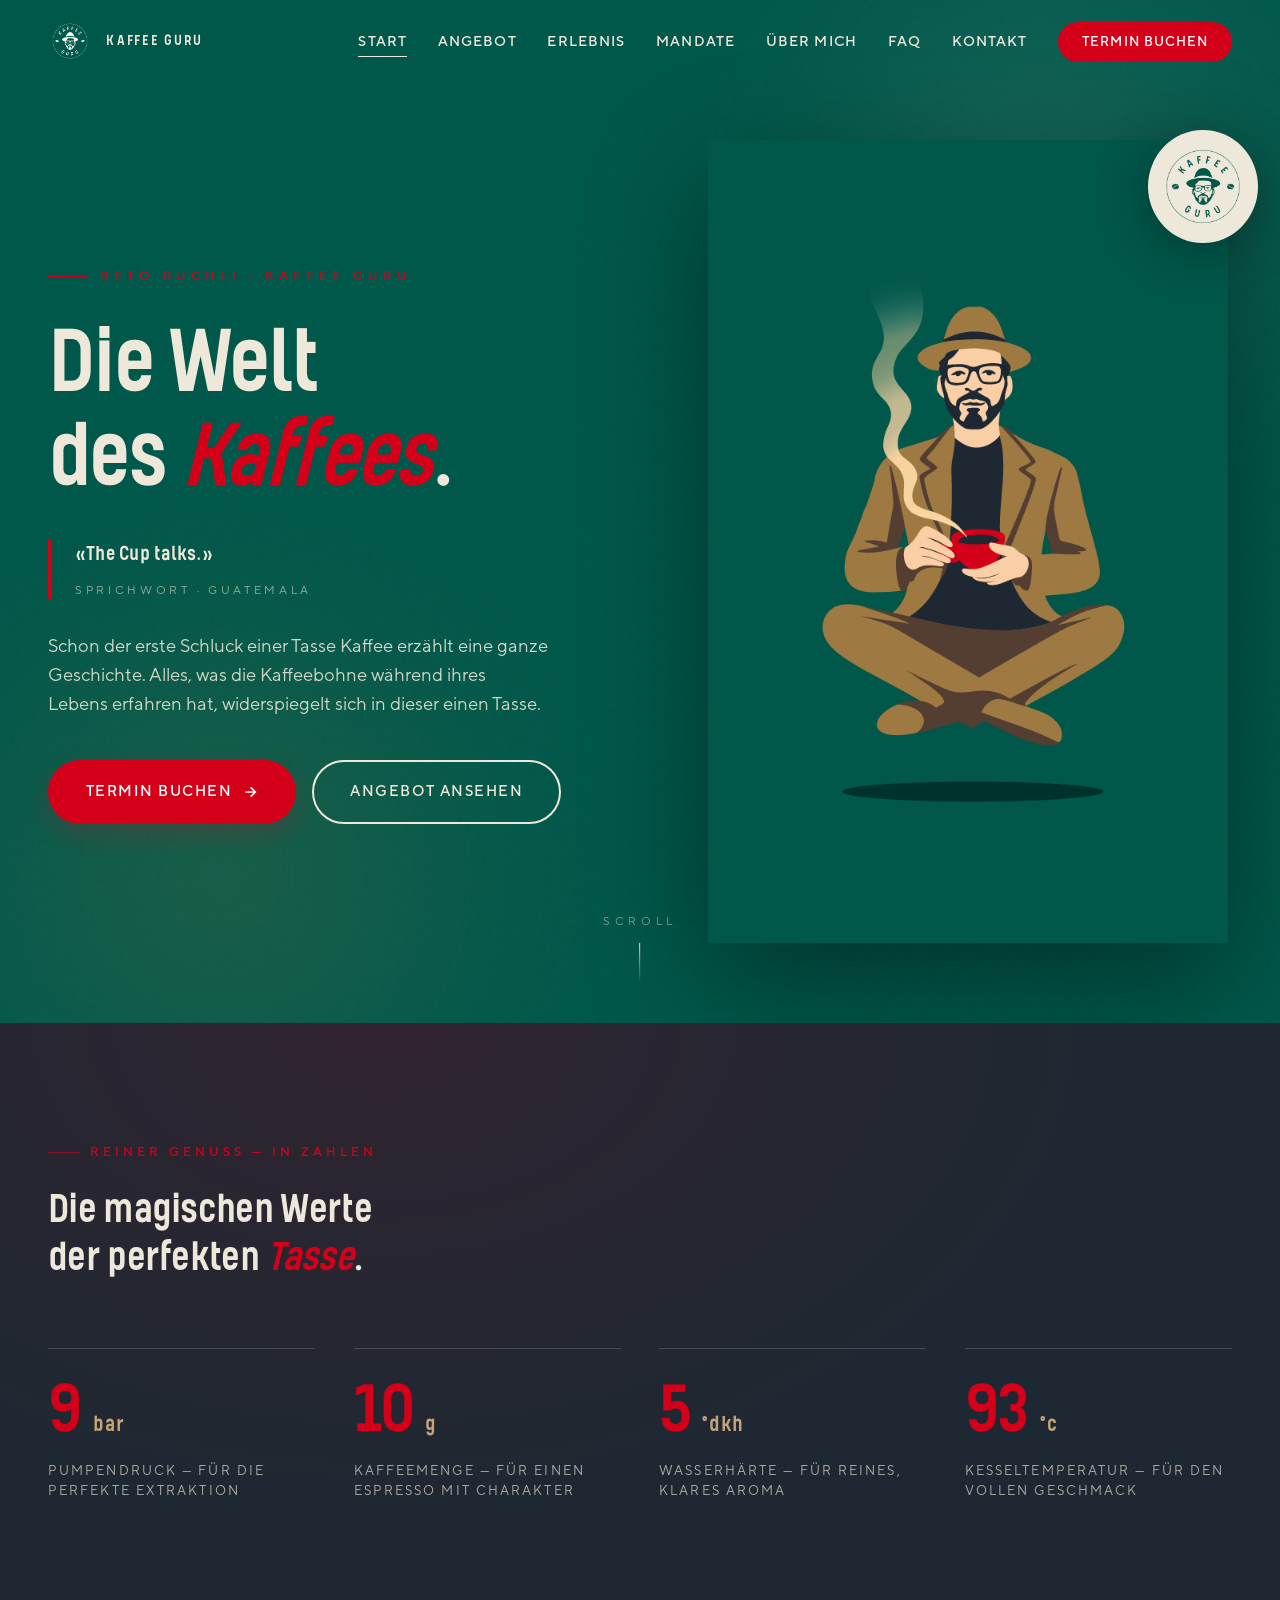
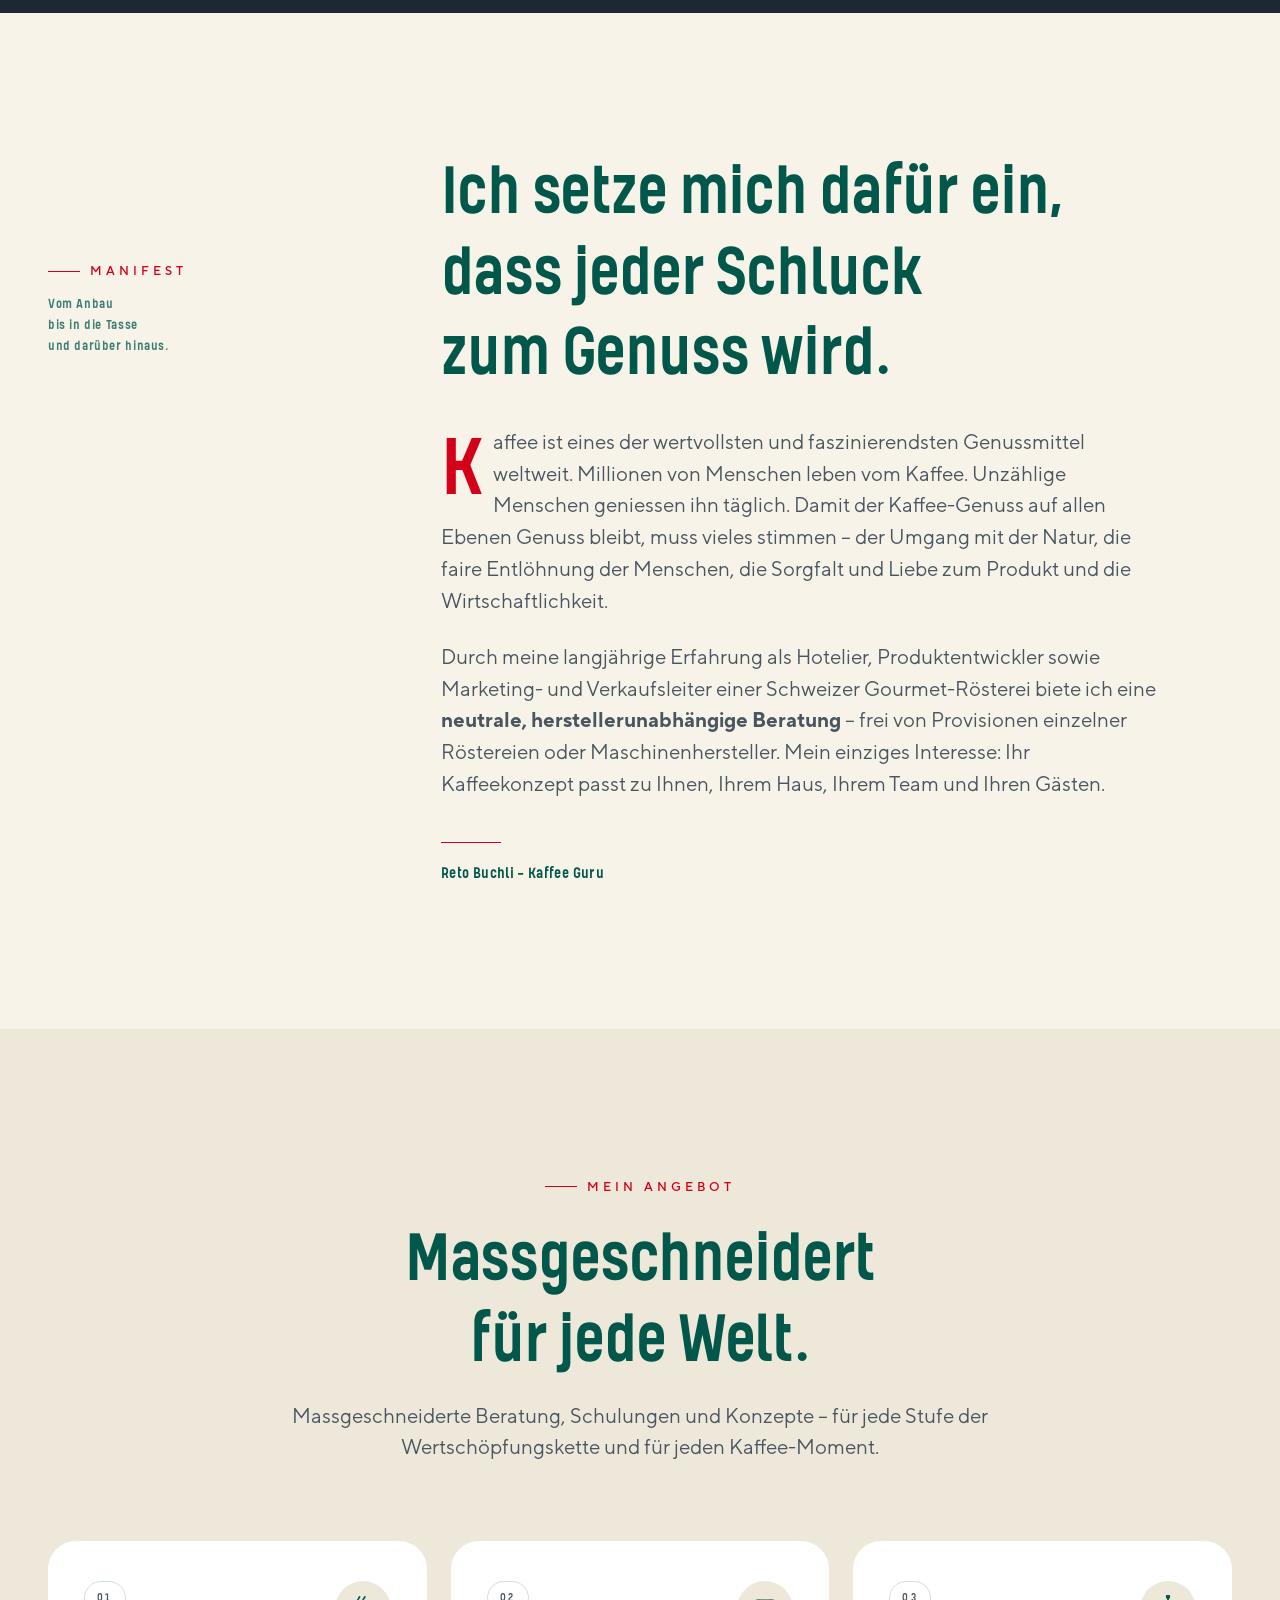
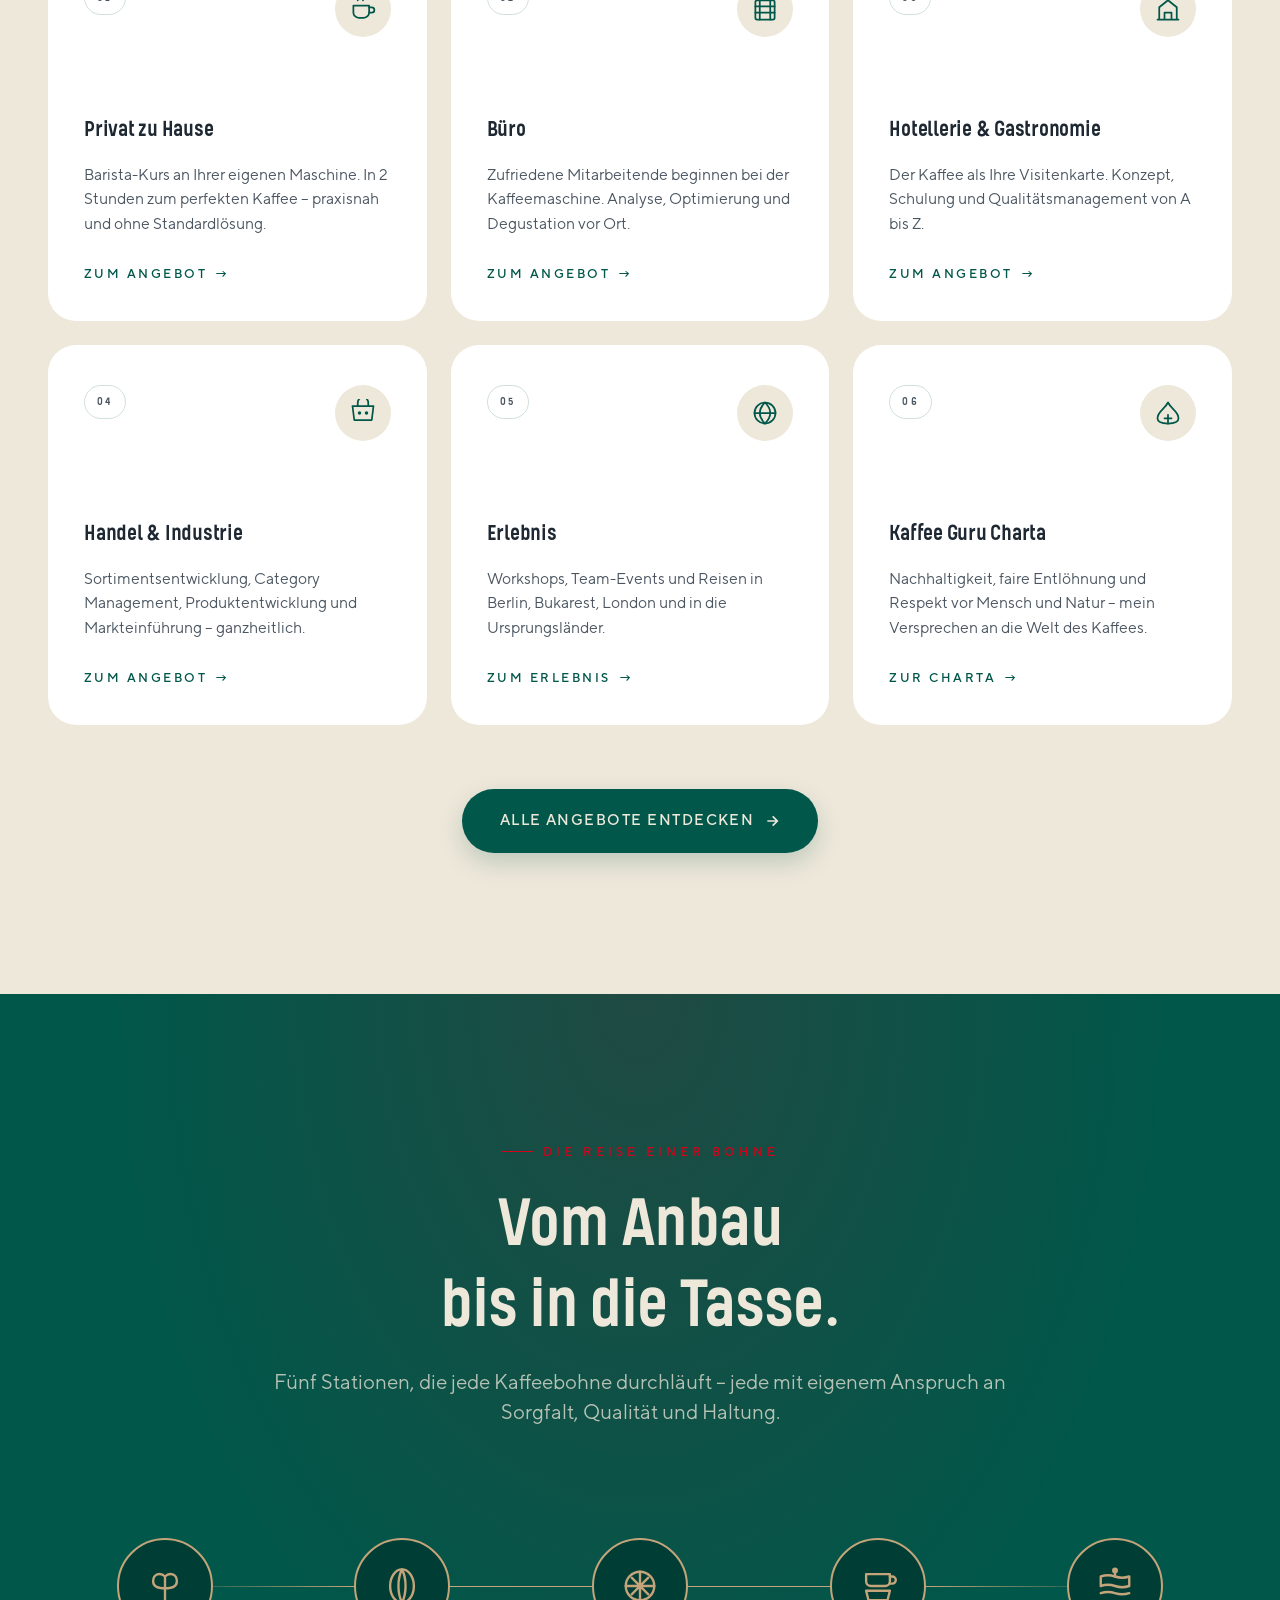
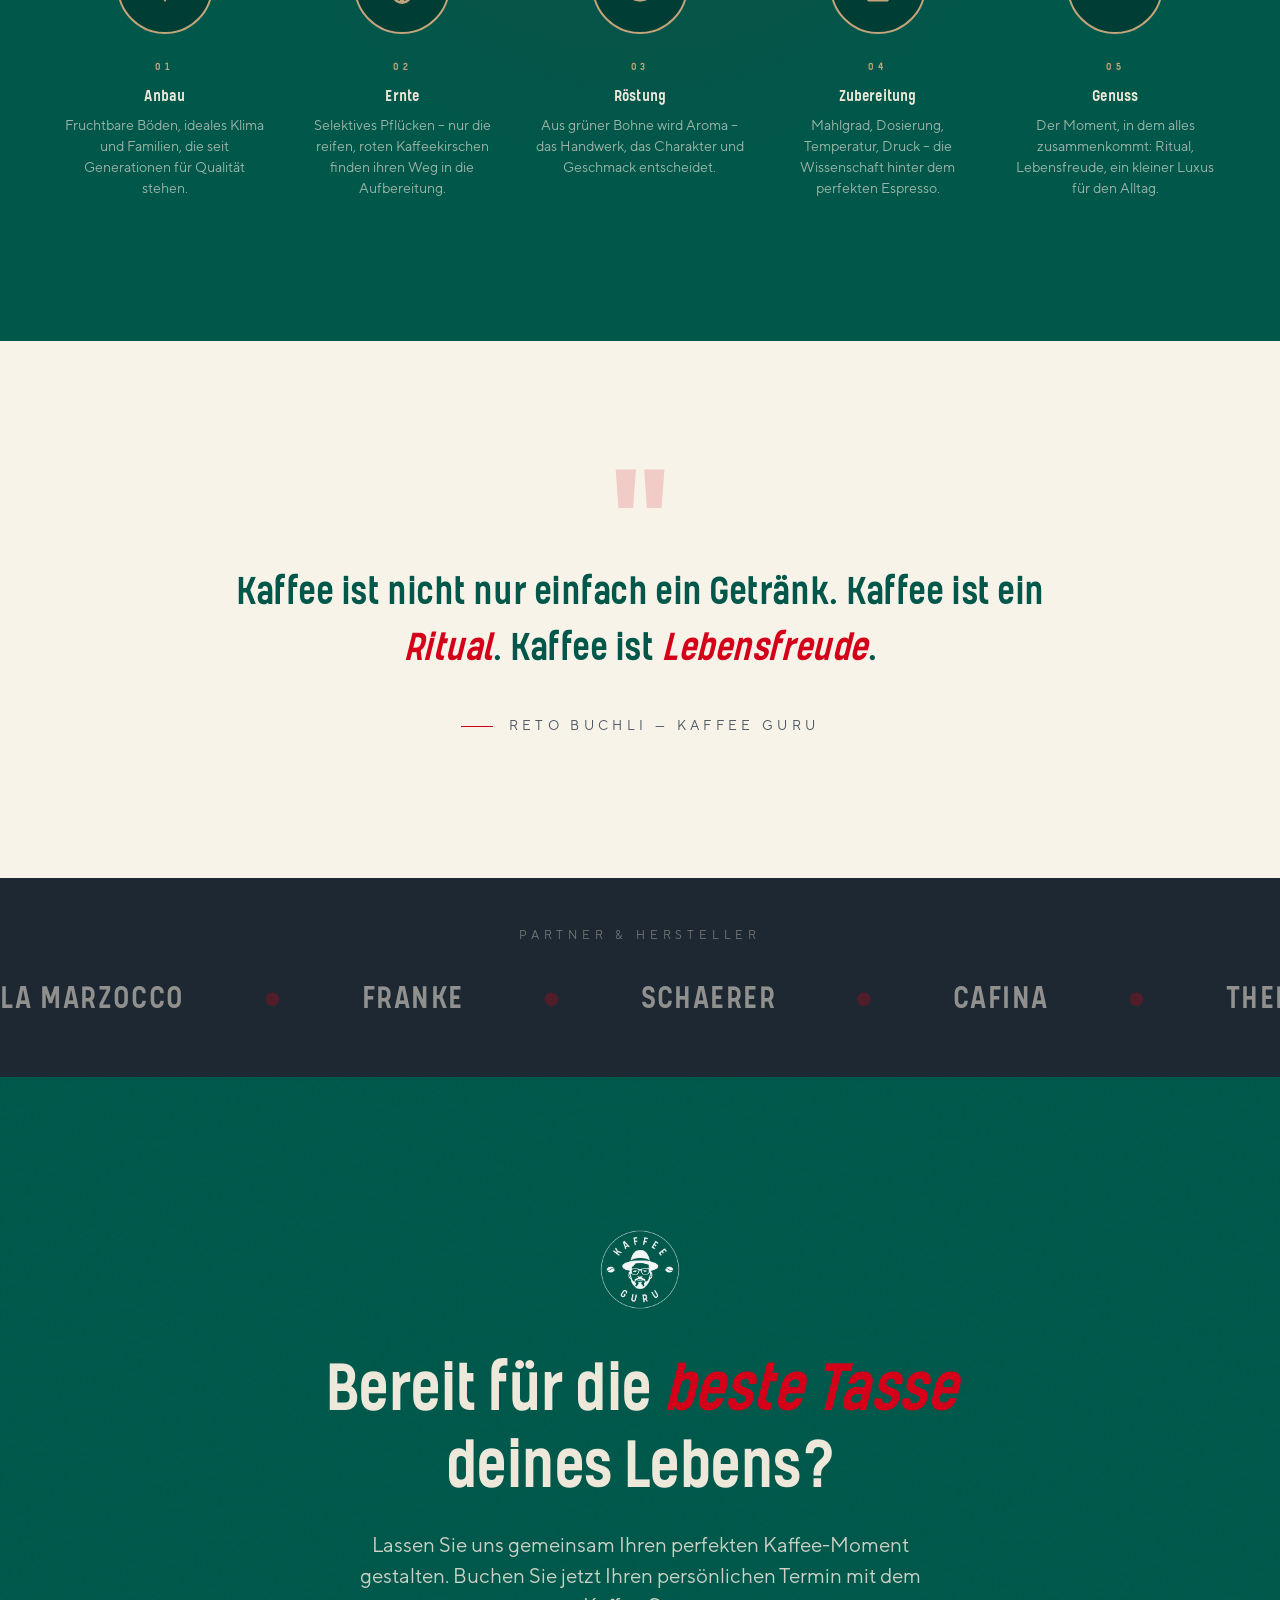
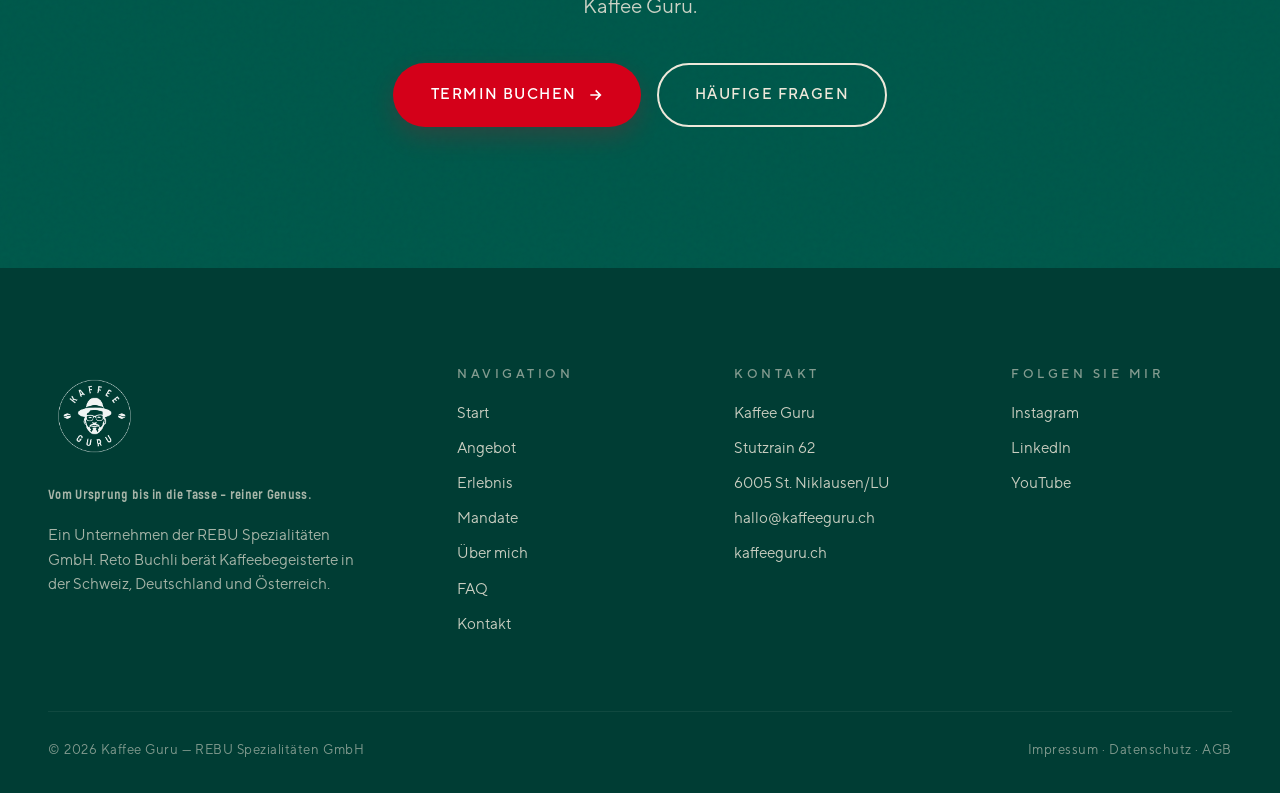
==== commit d986e9a3: "Logo lesbar auf grünem Hero + Stats-Sektion mit Espresso-Werten" ====
--- a/index.html
+++ b/index.html
@@ -6,7 +6,7 @@
   <title>Kaffee Guru — Die Welt des Kaffees | Reto Buchli</title>
   <meta name="description" content="Reto Buchli, der Kaffee Guru. Neutrale, herstellerunabhängige Kaffeeberatung für Privat, Büro, Hotellerie, Gastronomie, Röstereien und Industrie." />
   <link rel="icon" href="assets/images/logo.png" type="image/png" />
-  <link rel="stylesheet" href="css/styles.css?v=7" />
+  <link rel="stylesheet" href="css/styles.css?v=8" />
 </head>
 <body>
 
@@ -432,6 +432,6 @@
     </div>
   </footer>
 
-  <script src="js/script.js?v=7"></script>
+  <script src="js/script.js?v=8"></script>
 </body>
 </html>
--- a/css/styles.css
+++ b/css/styles.css
@@ -274,9 +274,14 @@
 .nav__brand img {
   height: 46px;
   width: auto;
-  transition: transform var(--t) var(--ease-spring);
+  transition: transform var(--t) var(--ease-spring), filter 0.4s var(--ease);
 }
 .nav__brand:hover img { transform: rotate(-5deg) scale(1.05); }
+
+/* Auf grünem Hero (is-light, nicht gescrollt) → Logo wird beige */
+.site-header.is-light:not(.is-scrolled) .nav__brand img {
+  filter: brightness(0) invert(0.94) sepia(0.18) saturate(0.6) hue-rotate(8deg);
+}
 
 .nav__menu {
   display: flex;
